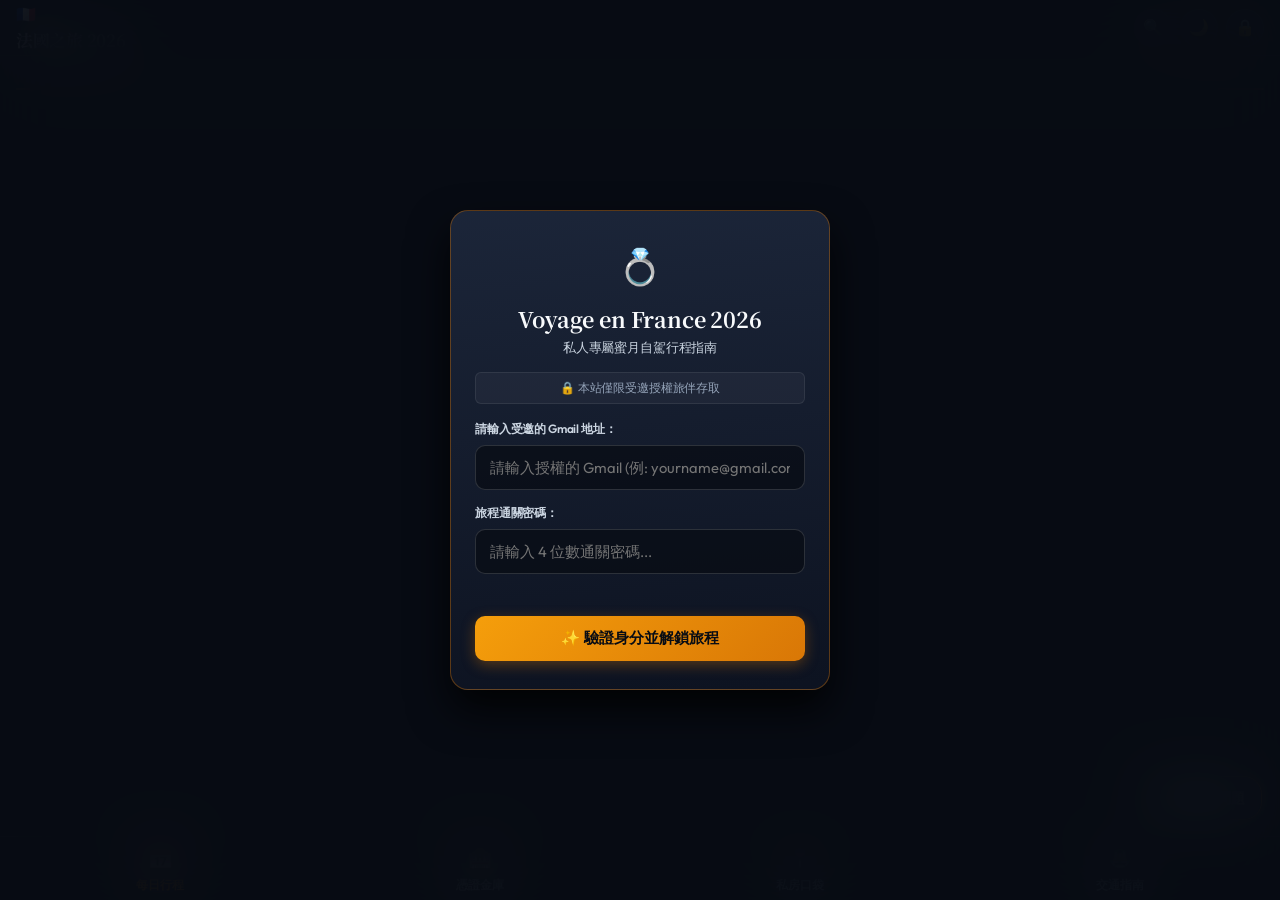
==== index.html @ baaad002 "deploy: 網站全站版本更新發布 (v20260913_full_release_v2)" ====
<!DOCTYPE html>
<html lang="zh-TW" data-theme="dark">

<head>
  <meta charset="UTF-8">
  <meta name="viewport" content="width=device-width, initial-scale=1.0, maximum-scale=1.0, user-scalable=no, viewport-fit=cover">
  <meta name="theme-color" content="#090d16">
  <meta name="apple-mobile-web-app-capable" content="yes">
  <meta name="apple-mobile-web-app-status-bar-style" content="black-translucent">
  <meta name="description" content="2026 法國深度自駕與巴黎蜜月旅行指南 — 重點導航、門票憑證、道閘密碼與私房口袋庫">
  <title>🇫🇷 法國之旅 2026</title>
  
  <!-- 字體引入 -->
  <link rel="preconnect" href="https://fonts.googleapis.com">
  <link rel="preconnect" href="https://fonts.gstatic.com" crossorigin>
  <link href="https://fonts.googleapis.com/css2?family=Noto+Serif+TC:wght@500;700&family=Outfit:wght@400;500;600;700;800&display=swap" rel="stylesheet">
  
  <!-- 核心樣式 -->
  <link rel="stylesheet" href="assets/styles/main.css?v=20260913_full_release_v2">
</head>

<body>

  <!-- ===== 1. 頂部簡約 App Bar ===== -->
  <header class="app-header">
    <div class="brand-wrapper">
      <span class="brand-flag">🇫🇷</span>
      <h1 class="brand-title">法國之旅 2026</h1>
    </div>
    <div class="header-actions">
      <span class="user-auth-badge" id="userAuthBadge" title="已授權旅伴">👤</span>
      <button class="btn-icon" id="btnToggleSearch" aria-label="搜尋行程與憑證">🔍</button>
      <button class="btn-icon" id="btnToggleTheme" aria-label="切換深淺模式">🌙</button>
      <button class="btn-icon" id="btnLogout" aria-label="鎖定網站" title="鎖定網站">🔒</button>
    </div>
  </header>

  <!-- ===== 專屬特定人士存取門禁 (Access Gate Overlay) ===== -->
  <div class="access-gate-overlay" id="accessGateOverlay">
    <div class="access-gate-card">
      <div class="gate-icon-halo">💍</div>
      <h2 class="gate-title">Voyage en France 2026</h2>
      <p class="gate-subtitle">私人專屬蜜月自駕行程指南</p>
      
      <div class="gate-alert">
        <span>🔒 本站僅限受邀授權旅伴存取</span>
      </div>

      <form id="accessGateForm" onsubmit="handleAccessSubmit(event)">
        <div class="gate-input-group">
          <label class="gate-label">請輸入受邀的 Gmail 地址：</label>
          <input type="email" id="gateEmailInput" class="gate-input" placeholder="請輸入授權的 Gmail (例: yourname@gmail.com)" required autocomplete="email">
        </div>

        <div class="gate-input-group">
          <label class="gate-label">旅程通關密碼：</label>
          <input type="password" id="gatePasscodeInput" class="gate-input" placeholder="請輸入 4 位數通關密碼..." required autocomplete="current-password">
        </div>

        <div id="gateErrorMsg" class="gate-error-msg"></div>

        <button type="submit" class="btn-action-primary" style="width: 100%; padding: 12px; font-size: 0.95rem; margin-top: 6px;">
          <span>✨ 驗證身分並解鎖旅程</span>
        </button>
      </form>
    </div>
  </div>

  <!-- ===== 2. 即時搜尋抽屜 ===== -->
  <div class="search-drawer" id="searchDrawer">
    <div class="search-input-wrapper">
      <span class="search-icon-inside">🔍</span>
      <input type="text" id="searchInput" class="search-input" placeholder="搜尋密碼、景點、餐廳、飯店或代碼 (如: 645504, 羊肉)...">
    </div>
  </div>

  <!-- ===== 3. 橫向單手滑動日期軸 (點選日期區域) ===== -->
  <section class="date-picker-section" id="datePickerSection">
    <div class="date-carousel" id="dateCarousel">
      <!-- 由 JS 自動產生 9/15 - 10/7 每一天的點擊膠囊 -->
    </div>
  </section>

  <!-- ===== 4. 今日即時重點膠囊 (動態更新) ===== -->
  <section class="hero-keynote-container" id="heroKeynoteSection">
    <div class="keynote-card" id="keynoteCard">
      <!-- 由 JS 動態注入今日重點卡片 -->
    </div>
  </section>

  <!-- ===== 5. 核心分頁內容容器 ===== -->
  <main class="tab-content-area">

    <!-- ── 分頁 1：每日行程時間軸 (Timeline) ── -->
    <section class="tab-view active" id="view-timeline">
      <div id="timelineContainer">
        <!-- 由 JS 渲染當日或搜尋結果之卡片時間軸 -->
      </div>
    </section>

    <!-- ── 分頁 2：住宿與憑證金庫 (Vault) ── -->
    <section class="tab-view" id="view-vault">
      <h2 class="vault-section-title">🏨 全程 8 大住宿預訂清單</h2>
      <div class="vault-card-grid" id="hotelVaultGrid">
        <!-- 由 JS 渲染飯店預約卡片 -->
      </div>

      <h2 class="vault-section-title" style="margin-top: 32px;">🎟️ 門票・車票與通關憑證</h2>
      <div class="vault-card-grid" id="ticketVaultGrid">
        <!-- 由 JS 渲染 莫內門票、凡爾賽宮、羅浮宮、歌劇院、修道院門票、高鐵票等 -->
      </div>
    </section>

    <!-- ── 分頁 3：私房店家口袋庫 (Pocket Places) ── -->
    <section class="tab-view" id="view-pocket">
      <div class="pocket-filters" id="pocketFilters">
        <button class="filter-chip active" data-category="all">全部私房</button>
        <button class="filter-chip" data-category="mall">🏬 百貨購物</button>
        <button class="filter-chip" data-category="kitchen">🍳 廚具烘焙</button>
        <button class="filter-chip" data-category="coffee">☕ 咖啡甜點</button>
        <button class="filter-chip" data-category="food">🥩 必吃法餐</button>
        <button class="filter-chip" data-category="seafood">🦪 海鮮生蠔</button>
        <button class="filter-chip" data-category="market">🛍️ 伴手市集</button>
        <button class="filter-chip" data-category="photo">📸 拍照秘境</button>
      </div>

      <div class="pocket-card-grid" id="pocketCardGrid">
        <!-- 由 JS 渲染私房名單卡片 -->
      </div>
    </section>

    <!-- ── 分頁 4：交通與自駕指南 (Transit & Driving) ── -->
    <section class="tab-view" id="view-driving">
      <div class="sos-quick-banner">
        <div>
          <div class="sos-title">🚨 緊急求助專線 (France SOS)</div>
          <div class="sos-subtitle">歐洲通用報警 112 ｜ 法國警察 17 ｜ 救護車 15</div>
        </div>
        <a href="tel:112" class="btn-sos-call">撥打 112</a>
      </div>

      <!-- 控制列：全部展開 / 全部收合 -->
      <div class="accordion-controls">
        <button type="button" class="btn-accordion-toggle" onclick="toggleAllAccordions(true)">展開全部</button>
        <button type="button" class="btn-accordion-toggle" onclick="toggleAllAccordions(false)">收合全部</button>
      </div>

      <div class="transit-accordion-group">
        <!-- 摺疊 0：💳 巴黎四大常見交通票卡詳細費用、限制與精算全攻略 (2025-2026 最新單一票價版) -->
        <details class="transit-accordion" id="acc-pass-comparison" open>
          <summary class="transit-accordion-summary">
            <div class="transit-summary-left">
              <span class="transit-summary-icon">💳</span>
              <div class="transit-summary-text">
                <span class="transit-summary-title">巴黎四大交通票卡費用與精算全攻略 <span class="transit-summary-badge" style="background: rgba(201,160,99,0.2); color: var(--accent-ochre); border-color: var(--border-ochre);">2025-2026 新制</span></span>
                <span class="transit-summary-subtitle">Navigo Easy ｜ 週卡 ｜ 一日票 ｜ 觀光卡 ｜ 避坑選購策略</span>
              </div>
            </div>
            <svg class="transit-accordion-chevron" viewBox="0 0 24 24" fill="none" stroke="currentColor" stroke-width="2.5" stroke-linecap="round" stroke-linejoin="round"><polyline points="6 9 12 15 18 9"></polyline></svg>
          </summary>
          <div class="transit-accordion-content">
            <!-- 2025-2026 大巴黎單一票價大改革摘要 -->
            <div class="transit-reform-banner">
              <div class="transit-reform-title">
                <span>🚀 2025-2026 大巴黎單一票價大改革 (Tarification Unique) 核心要點</span>
              </div>
              <div style="font-size:0.82rem;color:var(--text-secondary);line-height:1.5;">
                大巴黎交通總局（Île-de-France Mobilités）全面簡化複雜的環狀圈數計費，改採單一均一票價：
              </div>
              <div class="transit-reform-badges">
                <div class="transit-reform-pill">🚇 <strong>€2.50</strong> 地鐵 ＆ 全區 RER/火車單程（不進出機場全區均一價）</div>
                <div class="transit-reform-pill">🚌 <strong>€2.00</strong> 市區公車 ＆ 路面電車 (Tramway) 單程</div>
                <div class="transit-reform-pill">✈️ <strong>€13.00</strong> 機場專用票（戴高樂 CDG / 奧利 Orly 14號線單程）</div>
              </div>
            </div>

            <!-- 四大票卡快速比價總表 (橫向滾動) -->
            <div class="transit-table-scroll">
              <table class="transit-compare-table">
                <thead>
                  <tr>
                    <th>票卡種類</th>
                    <th>卡片工本費</th>
                    <th>方案票價</th>
                    <th>涵蓋範圍與專屬線路</th>
                    <th>限制與規則</th>
                    <th>試算與最推薦族群</th>
                  </tr>
                </thead>
                <tbody>
                  <tr>
                    <td><strong>1. Navigo Easy</strong><br><span style="font-size:0.72rem;color:var(--text-muted);">儲值感應卡</span></td>
                    <td>€2.00<br><span style="font-size:0.72rem;color:#34d399;">非記名可轉借</span></td>
                    <td>按次扣款：<br>• 地鐵/RER €2.50<br>• 公車/電車 €2.00<br>• 機場票 €13.00</td>
                    <td>大巴黎地鐵、市區公車、輕軌、境內 RER 與火車。</td>
                    <td><strong>同行需一人一卡</strong>，無法單卡連續感應讓兩人同時進站。</td>
                    <td>單日搭乘 <strong>1～4 次</strong>最省。<br>若搭 5 次 ($2.5 \times 5 = €12.5$) 已超過一日票。</td>
                  </tr>
                  <tr class="highlight">
                    <td><strong>2. Navigo 週卡</strong><br><span style="font-size:0.72rem;color:var(--accent-ochre);">Semaine (通票)</span></td>
                    <td>€5.00<br><span style="font-size:0.72rem;color:#38bdf8;">手機開卡免工本費</span></td>
                    <td><strong>€32.40</strong> / 週<br><span style="font-size:0.72rem;color:var(--text-muted);">(月卡 €91.00)</span></td>
                    <td><strong>Zone 1～5 全區無限搭</strong>：含戴高樂機場 RER B、奧利機場 14 號線、凡爾賽宮、迪士尼、楓丹白露。</td>
                    <td>固定<strong>週一 00:00 至週日 23:59</strong>。實體卡<strong>必須簽名並貼 1 吋大頭照</strong>，未貼視同無效罰 €35～€50！</td>
                    <td>⭐ <strong>蜜月最強首選！</strong><br>停留 2 天以上且有機場來回需求者光速回本（機場來回 €26 + 地鐵 €7.5 = €33.5 > 週卡）。</td>
                  </tr>
                  <tr>
                    <td><strong>3. Navigo Jour</strong><br><span style="font-size:0.72rem;color:var(--text-muted);">一日吃到飽通票</span></td>
                    <td>需存入 Easy 卡或手機錢包</td>
                    <td>約 <strong>€12.00</strong> / 天</td>
                    <td>當日巴黎 1～5 圈大眾運輸無限次搭乘。</td>
                    <td>⚠️ <strong>完全不包含機場線！</strong>不能搭去戴高樂機場或奧利機場。</td>
                    <td>單日市區搭乘 <strong>5 次以上</strong>且當天無機場行程者。外縣市搭高鐵進巴黎一日遊適合。</td>
                  </tr>
                  <tr>
                    <td><strong>4. Paris Visite</strong><br><span style="font-size:0.72rem;color:var(--text-muted);">觀光遊客全包卡</span></td>
                    <td>無（內含紙卡/晶片）</td>
                    <td>1天 €29.90<br>2天 €44.45<br>3天 €62.30<br>5天 €76.25</td>
                    <td>Zone 1～5 全區大眾交通，<strong>唯一包含私營 Orlyval 專線</strong>與機場直達。</td>
                    <td>可自由指定啟用連續天數。特約收費景點憑票根享 10%～20% 折扣。</td>
                    <td>純交通性價比偏低。僅適合「只快閃 1 天且往返機場」或能在 3 天內瘋狂刷特約景點門票打折者。</td>
                  </tr>
                </tbody>
              </table>
            </div>

            <!-- 四大票卡實戰小卡 (Bento Grid) -->
            <div class="pass-cards-grid">
              <!-- Card 1 -->
              <div class="pass-detail-card">
                <div class="pass-detail-header">
                  <span class="pass-detail-title">💳 1. Navigo Easy 儲值卡</span>
                  <span class="pass-detail-price">空卡 €2.00</span>
                </div>
                <div class="pass-meta-list">
                  <div>• <strong>扣款費率</strong>：地鐵/境內RER 單程 €2.50 ｜ 公車/輕軌 單程 €2.00 ｜ 機場專用票 €13.00</div>
                  <div>• <strong>轉讓與人數</strong>：不記名卡片，可借他人使用；但同行者<strong>必須一人持一卡</strong>，不能用同一張卡連續感應進站兩次。</div>
                  <div>• <strong>適用族群</strong>：單日搭乘次數少於 5 次，或自駕週/返台週只需搭 1~2 趟地鐵者。</div>
                </div>
                <div class="pass-calc-box">
                  📊 <strong>精算試算</strong>：搭 1～4 次地鐵花費 €2.5～€10；搭 5 次即達 €12.50，直接超過一日票 (€12)。
                </div>
              </div>

              <!-- Card 2 -->
              <div class="pass-detail-card featured">
                <div class="pass-detail-header">
                  <span class="pass-detail-title">👑 2. Navigo Découverte 週卡</span>
                  <span class="pass-detail-price">週卡 €32.40</span>
                </div>
                <div class="pass-meta-list">
                  <div>• <strong>涵蓋範圍</strong>：巴黎 1～5 圈全包（含 CDG 機場 RER B、奧利機場 14 號線、凡爾賽宮、迪士尼、楓丹白露）。</div>
                  <div>• <strong>嚴格自然週週期</strong>：固定為<strong>每週一 00:00 至週日 23:59</strong>（非自購買日起算 7 天！週五 00:00 起系統自動開賣下週）。</div>
                  <div>• <strong>防罰款地雷</strong>：實體卡套<strong>務必親筆簽名並貼上 1 吋大頭照</strong>，未貼照片會被查票員當場開罰 €35～€50！</div>
                </div>
                <div class="pass-calc-box">
                  💡 <strong>避坑祕技</strong>：強烈建議直接用 <strong>iPhone「錢包」App 點選「+」加入交通卡</strong>（或 Android 官方 App），<strong>免 €5 工本費、免排隊、免貼大頭照</strong>！
                </div>
              </div>

              <!-- Card 3 -->
              <div class="pass-detail-card">
                <div class="pass-detail-header">
                  <span class="pass-detail-title">🎫 3. Navigo Jour 一日票</span>
                  <span class="pass-detail-price">€12.00 / 天</span>
                </div>
                <div class="pass-meta-list">
                  <div>• <strong>適用形式</strong>：需儲值於 Navigo Easy 實體卡或手機虛擬交通卡中。</div>
                  <div>• <strong>適用範圍</strong>：當日巴黎 1～5 圈大眾運輸無限次搭乘。</div>
                  <div>• ⚠️ <strong>重大限制</strong>：<strong>不支援機場線扣款！</strong>往返戴高樂或奧利機場無法使用此一日票。</div>
                </div>
                <div class="pass-calc-box">
                  ⚠️ <strong>機場致命陷阱</strong>：機場來回票 ($13 \times 2 = €26$) 加上一日票 (€12) 總額高達 €38，比買整週吃到飽的週卡 (€32.40) 還貴！往返機場千萬別買一日票。
                </div>
              </div>

              <!-- Card 4 -->
              <div class="pass-detail-card">
                <div class="pass-detail-header">
                  <span class="pass-detail-title">🏛️ 4. Paris Visite 觀光卡</span>
                  <span class="pass-detail-price">€29.90～€76.25</span>
                </div>
                <div class="pass-meta-list">
                  <div>• <strong>版本與天數</strong>：1-5 圈全區版本分為 1天 (€29.90)、2天 (€44.45)、3天 (€62.30)、5天 (€76.25)。</div>
                  <div>• <strong>專屬優勢</strong>：唯一包含私人營運的 Orlyval 機場專線接駁車，並享有凱旋門、先賢祠等特約景點門票 10%～20% 折扣。</div>
                  <div>• <strong>評語</strong>：純粹以交通成本而言性價比極低，大部分行程直接選 Navigo 週卡划算非常多。</div>
                </div>
                <div class="pass-calc-box">
                  🎯 <strong>唯一適用情況</strong>：只在巴黎快閃 1 天且當天需往返機場，或能在短時間內密集參觀特約折扣景點者。
                </div>
              </div>
            </div>

            <!-- 核心比價邏輯與選卡策略決策樹 -->
            <div class="strategy-decision-box">
              <div class="strategy-decision-title">
                <span>🎯 2026 法國行・秘書精算選卡決策指南</span>
              </div>
              <div>
                <strong>① 單日市區短程</strong>：單日搭乘 1～4 次 ➔ 手機悠遊卡單次扣款 (€2.5/次)；搭乘 5 次（含）以上 ➔ 買一日票 (€12)。<br>
                <strong>② 進出機場 ＋ 停留 2 天以上</strong>：唯一正解直接選擇 <strong>Navigo 週卡 (€32.40)</strong>！機場單程票現已漲至 €13（來回 €26），加上市區地鐵隨便搭 3 趟 (€7.5) 就達 €33.5，買週卡直接倒賺省下費用，且整週 1-5 圈完全吃到飽！<br>
                <strong>③ 手機用戶最優先</strong>：夫妻各自用 iPhone「錢包」App 點選「+」加入 Navigo 交通卡，免去排隊與攜帶大頭照的繁瑣程序，進出站免解鎖「嗶」一下就過！
              </div>
            </div>
          </div>
        </details>

        <!-- 摺疊 1：📱 手機虛擬卡（Apple Wallet / Google 錢包）設定指南 -->
        <details class="transit-accordion" id="acc-phone-setup">
          <summary class="transit-accordion-summary">
            <div class="transit-summary-left">
              <span class="transit-summary-icon">📱</span>
              <div class="transit-summary-text">
                <span class="transit-summary-title">手機虛擬卡設定流程 <span class="transit-summary-badge">最推薦</span></span>
                <span class="transit-summary-subtitle">iPhone 錢包免裝 App ｜ Android 官方設定 ｜ 免 €5 製卡費</span>
              </div>
            </div>
            <svg class="transit-accordion-chevron" viewBox="0 0 24 24" fill="none" stroke="currentColor" stroke-width="2.5" stroke-linecap="round" stroke-linejoin="round"><polyline points="6 9 12 15 18 9"></polyline></svg>
          </summary>
          <div class="transit-accordion-content">
            <div class="setup-guide-grid">
              <!-- iPhone -->
              <div class="setup-card apple">
                <div class="setup-card-header">
                  <span>🍎 iPhone（使用內建「錢包」App）</span>
                  <span class="transit-summary-badge" style="background: rgba(56,189,248,0.15); color: #38bdf8; border-color: rgba(56,189,248,0.3);">免額外 App</span>
                </div>
                <ul class="setup-steps-list">
                  <li class="setup-step-item"><span class="setup-step-num">1</span><span>打開<strong>「錢包 (Apple Wallet)」</strong>App，點右上角「<strong>+</strong>」符號</span></li>
                  <li class="setup-step-item"><span class="setup-step-num">2</span><span>點選「<strong>大眾運輸卡</strong>」➔ 搜尋欄輸入並選取「<strong>Navigo</strong>」</span></li>
                  <li class="setup-step-item"><span class="setup-step-num">3</span><span>票券類型選擇「<strong>Navigo Semaine (週卡)</strong>」➔ 範圍選「<strong>Zones 1-5 全區</strong>」</span></li>
                  <li class="setup-step-item"><span class="setup-step-num">4</span><span>Apple Pay 台灣信用卡直接結帳扣款（約 €31.35）</span></li>
                  <li class="setup-step-item"><span class="setup-step-num">5</span><span><strong>關鍵！務必開啟「快速交通卡」</strong>：搭車進出閘門免解鎖、免喚醒螢幕、免 Face ID，手機頂部靠近閘門「嗶」聲即可通過（低電量仍可感應）！</span></li>
                </ul>
              </div>
              <!-- Android -->
              <div class="setup-card android">
                <div class="setup-card-header">
                  <span>🤖 Android（搭配官方 App）</span>
                  <span class="transit-summary-badge" style="background: rgba(52,211,153,0.15); color: #34d399; border-color: rgba(52,211,153,0.3);">需官方 App</span>
                </div>
                <ul class="setup-steps-list">
                  <li class="setup-step-item"><span class="setup-step-num">1</span><span>Google Play 下載安裝官方<strong>《Île-de-France Mobilités》</strong></span></li>
                  <li class="setup-step-item"><span class="setup-step-num">2</span><span>手機「設定 ➔ 連線」開啟 <strong>NFC</strong>，預設感應設為 Google 錢包</span></li>
                  <li class="setup-step-item"><span class="setup-step-num">3</span><span>開啟 App 點底部「<strong>Purchase (購票)</strong>」➔「<strong>On my phone (本機儲存)</strong>」</span></li>
                  <li class="setup-step-item"><span class="setup-step-num">4</span><span>選擇「<strong>Navigo Semaine (Zones 1-5)</strong>」線上刷卡結帳</span></li>
                  <li class="setup-step-item"><span class="setup-step-num">5</span><span>進出閘門以手機背面 NFC 感應區貼近感應處即可通過</span></li>
                </ul>
              </div>
            </div>

            <div class="navigo-timing-box">
              ⚠️ <strong>秘書三大關鍵提醒：</strong><br>
              ① <strong>購買時效限制</strong>：第 1 週週卡（9/14–9/20）<strong>最晚在 9/17（四）23:59 截止購買</strong>！建議在台灣出發前（9/11～9/15）就先在手機上買好，9/16 抵達 CDG 機場免排隊直刷手機搭乘 RER B。<br>
              ② <strong>一人一機專用</strong>：法國地鐵同一站禁止兩人連續刷同一隻手機，會判定重複進站而鎖卡，夫妻兩人請用各自的手機設定。<br>
              ③ <strong>隨身攜帶行動電源</strong>：便衣查票員要求出示手機檢驗時需點亮螢幕，手機務必保持有電以防開罰爭議。
            </div>
          </div>
        </details>

        <!-- 摺疊 2：🚨 為何有人買了週卡還被罰 €35～€50？（5 大地雷與防罰須知） -->
        <details class="transit-accordion" id="acc-penalty-warning">
          <summary class="transit-accordion-summary">
            <div class="transit-summary-left">
              <span class="transit-summary-icon">🚨</span>
              <div class="transit-summary-text">
                <span class="transit-summary-title">為何有週卡還被罰 €35～€50？ <span class="transit-summary-badge" style="background: rgba(239,68,68,0.15); color: #f87171; border-color: rgba(239,68,68,0.3);">5 大地雷</span></span>
                <span class="transit-summary-subtitle">法國查票員嚴查違規陷阱與防罰必看守則</span>
              </div>
            </div>
            <svg class="transit-accordion-chevron" viewBox="0 0 24 24" fill="none" stroke="currentColor" stroke-width="2.5" stroke-linecap="round" stroke-linejoin="round"><polyline points="6 9 12 15 18 9"></polyline></svg>
          </summary>
          <div class="transit-accordion-content">
            <div class="penalty-grid">
              <div class="penalty-item">
                <div class="penalty-header">
                  <span>1. 實體卡「未貼 1 吋照片」或「未簽名」</span>
                  <span class="transit-summary-badge" style="background: rgba(239,68,68,0.2); color:#fca5a5;">觀光客被罰第 1 名</span>
                </div>
                <div class="penalty-desc">
                  很多觀光客買實體卡直接塞皮夾刷進站，但規定必須貼上本人 1 吋照片並簽上護照英文姓名。只要沒有照片或簽名，查票員一律視同「無效票券/冒用他人卡片」，當場開罰 €35～€50。
                </div>
                <div class="penalty-solution">💡 秘書解方：使用手機虛擬卡（免照片、免簽名）完全免疫此罰則；若持實體卡拿到第一分鐘立刻貼妥照片並簽名。</div>
              </div>

              <div class="penalty-item">
                <div class="penalty-header">
                  <span>2. 進站或搭公車/電車「未確實感應刷卡」</span>
                  <span class="transit-summary-badge" style="background: rgba(239,68,68,0.2); color:#fca5a5;">無感應紀錄</span>
                </div>
                <div class="penalty-desc">
                  跟在他人身後直接走過閘門，或轉乘路面電車 (Tramway)、搭乘公車時以為週卡無限搭就沒去刷卡。查票機若顯示「無本次進站感應紀錄 (Non-Validation)」，就算票期有效仍依法開罰 €35。
                </div>
                <div class="penalty-solution">💡 秘書解方：每次進站、轉乘公車或路面電車，務必確實靠卡發出「嗶」一聲再通行。</div>
              </div>

              <div class="penalty-item">
                <div class="penalty-header">
                  <span>3. 週卡「自然週」效期搞錯（非自買起算 7 天）</span>
                  <span class="transit-summary-badge" style="background: rgba(239,68,68,0.2); color:#fca5a5;">效期誤判</span>
                </div>
                <div class="penalty-desc">
                  週卡固定為「週一 00:00 至週日 23:59」。若在週四買只能用到週日；週五 00:00 後買的是「下週」週卡，若在當週搭乘會因票卡尚未生效而被直接罰款。
                </div>
                <div class="penalty-solution">💡 秘書解方：認明啟用週別，嚴格依照每週一至週日區間使用。</div>
              </div>

              <div class="penalty-item">
                <div class="penalty-header">
                  <span>4. 晶片卡與卡套分離，或借他人使用</span>
                  <span class="transit-summary-badge" style="background: rgba(239,68,68,0.2); color:#fca5a5;">記名專用</span>
                </div>
                <div class="penalty-desc">
                  Navigo 為記名專用，夫妻或旅伴不能交換使用；也不能為了攜帶方便只抽晶片卡、把照片卡套留在飯店。查票時無法同時出示晶片與卡套會直接開罰並沒收晶片。
                </div>
                <div class="penalty-solution">💡 秘書解方：一人一卡專人專用，實體卡晶片與卡套切勿分離。</div>
              </div>

              <div class="penalty-item">
                <div class="penalty-header">
                  <span>5. 手機虛擬卡手機沒電無法出示</span>
                  <span class="transit-summary-badge" style="background: rgba(239,68,68,0.2); color:#fca5a5;">電量耗盡</span>
                </div>
                <div class="penalty-desc">
                  查票員要求出示購票憑證時，若手機完全沒電關機無法點亮出示，依規定直接視同無票乘車開罰。
                </div>
                <div class="penalty-solution">💡 秘書解方：外出隨身攜帶行動電源，確保手機有充足電量供查驗。</div>
              </div>
            </div>
          </div>
        </details>

        <!-- 摺疊 3：🚇 Navigo 週卡 4 週購買建議總表（該買 vs 不買） -->
        <details class="transit-accordion" id="acc-weekly-strategy">
          <summary class="transit-accordion-summary">
            <div class="transit-summary-left">
              <span class="transit-summary-icon">🚇</span>
              <div class="transit-summary-text">
                <span class="transit-summary-title">Navigo 週卡 4 週購買建議總表</span>
                <span class="transit-summary-subtitle">Zone 1-5 全區 €32.40 ｜ 該買 vs 不該買 完整分析</span>
              </div>
            </div>
            <svg class="transit-accordion-chevron" viewBox="0 0 24 24" fill="none" stroke="currentColor" stroke-width="2.5" stroke-linecap="round" stroke-linejoin="round"><polyline points="6 9 12 15 18 9"></polyline></svg>
          </summary>
          <div class="transit-accordion-content">
            <div class="navigo-intro-banner">
              <div class="navigo-intro-title">💡 Navigo 週卡 (Semaine) 核心規則須知</div>
              <div class="navigo-intro-desc">
                • <strong>有效期間</strong>：固定為<strong>每週一 00:00 至週日 23:59</strong>（非自購買日起算 7 天）。<br>
                • <strong>購買截止</strong>：當週週卡最晚必須在<strong>週四 23:59 前</strong>購買完畢；週五 00:00 起系統自動切換為販售「下週」週卡。<br>
                • <strong>範圍與票價</strong>：Zone 1-5 全區每張 <strong>€32.40</strong>，無限次搭乘 RER、地鐵、公車、路面電車與 Transilien 郊區火車（含戴高樂機場 RER B 與楓丹白露）。
              </div>
            </div>

            <div class="navigo-summary-container">
              <!-- 第 1 張週卡 -->
              <div class="navigo-week-card recommend-yes">
                <div class="navigo-card-header">
                  <div class="navigo-card-title-group">
                    <span class="navigo-week-title">第 1 張週卡・初抵巴黎與外景婚紗</span>
                    <span class="navigo-week-dates">9/14 (一) ～ 9/20 (日)</span>
                  </div>
                  <span class="navigo-status-badge badge-buy">【必買】現省超值</span>
                </div>
                <div class="navigo-section-block">
                  <span class="navigo-section-label">🎯 涵蓋行程</span>
                  <div class="navigo-itinerary-desc">
                    • 9/16 抵達戴高樂機場（CDG）搭 RER B 直達市區<br>
                    • 9/17 試婚紗與市區往返<br>
                    • 9/18 楓丹白露宮（第 5 圈）Transilien R 線一日遊<br>
                    • 9/19 市區漫遊（巴黎市政廳、星夜銀行）<br>
                    • 9/20 蜜月婚紗拍攝日
                  </div>
                </div>
                <div class="navigo-benefit-box">
                  <strong>📈 效益分析（光速回本）：</strong><br>
                  ① 9/16 機場 RER B 到市區（單程 €13.00）。<br>
                  ② 9/18 楓丹白露宮 Transilien R 線（第 5 圈，單程約 €5.00，來回 €10.00）。<br>
                  ③ 9/16–9/20 市區頻繁搭乘地鐵與路面電車。<br>
                  👉 單獨購票總額超過 €50，買週卡 (€32.40) 現省超過 €20！
                </div>
                <div class="navigo-timing-box">
                  ⏰ <strong>最佳購買/儲值時間：</strong>9/11 (五) ～ 9/15 (二) 出發前（⚠️ 最晚需在 9/17 週四 23:59 前購買完成）
                </div>
              </div>

              <!-- 第 2 張週卡 -->
              <div class="navigo-week-card recommend-yes">
                <div class="navigo-card-header">
                  <div class="navigo-card-title-group">
                    <span class="navigo-week-title">第 2 張週卡・博物館通行證密集週</span>
                    <span class="navigo-week-dates">9/21 (一) ～ 9/27 (日)</span>
                  </div>
                  <span class="navigo-status-badge badge-suggest">【強烈建議買】省力省心</span>
                </div>
                <div class="navigo-section-block">
                  <span class="navigo-section-label">🎯 涵蓋行程</span>
                  <div class="navigo-itinerary-desc">
                    • 9/21–9/24 四天博物館通票密集參觀（聖禮拜堂、橘園、奧塞、羅浮宮、蒙馬特等）<br>
                    • 9/24 歌劇院夜間導覽<br>
                    • 9/25 清晨趕蒙帕納斯車站 (Gare Montparnasse) 搭 TGV<br>
                    • (9/25–9/27 已在諾曼第開車自駕)
                  </div>
                </div>
                <div class="navigo-benefit-box">
                  <strong>📈 效益分析（免排隊省心省力）：</strong><br>
                  雖然 9/25 早上就要離開巴黎前往雷恩取車自駕，但 9/21–9/24 整整 4 天半是高強度的巴黎市區交通，每天搭乘 4~6 趟地鐵。直接刷週卡不需每次在機台排隊買票，9/25 趕清晨 06:48 高鐵也能無縫進出閘門！
                </div>
                <div class="navigo-timing-box">
                  ⏰ <strong>最佳購買/儲值時間：</strong>9/18 (五) 00:00 後 ～ 9/20 (日)（週五系統開放預購下週週卡）
                </div>
              </div>

              <!-- 第 3 週 -->
              <div class="navigo-week-card recommend-warn">
                <div class="navigo-card-header">
                  <div class="navigo-card-title-group">
                    <span class="navigo-week-title">第 3 週・自駕還車與迪士尼雙樂園</span>
                    <span class="navigo-week-dates">9/28 (一) ～ 10/4 (日)</span>
                  </div>
                  <span class="navigo-status-badge badge-skip">【切勿買週卡】單程計次更省</span>
                </div>
                <div class="navigo-section-block">
                  <span class="navigo-section-label">🎯 涵蓋行程</span>
                  <div class="navigo-itinerary-desc">
                    • 9/28–9/30 盧昂/吉維尼/凡爾賽自駕<br>
                    • 9/30 凡爾賽 ➔ 迪士尼 Chessy 還車<br>
                    • 10/1–10/2 迪士尼雙樂園（住 Residhome）<br>
                    • 10/3–10/4 迪士尼搭 RER A 回巴黎市區＋商圈購物
                  </div>
                </div>
                <div class="navigo-benefit-box">
                  <strong>📈 效益分析（買週卡會虧錢）：</strong><br>
                  • 9/28–9/30 全程自駕，完全用不到巴黎地鐵。<br>
                  • 10/1–10/2 住在 Residhome，前往迪士尼搭 RER A 僅 1 站（單程 €2.50）。<br>
                  • 10/3 迪士尼搭 RER A 回市區＋10/4 逛街，以 Navigo Easy 儲值單獨扣款更划算。
                </div>
                <div class="navigo-timing-box">
                  ⏰ <strong>建議方案：</strong>9/30 抵達迪士尼後，在車站機台或手機購買單程票/儲值扣款即可。
                </div>
              </div>

              <!-- 第 4 週 -->
              <div class="navigo-week-card">
                <div class="navigo-card-header">
                  <div class="navigo-card-title-group">
                    <span class="navigo-week-title">第 4 週・退房前往機場與返台</span>
                    <span class="navigo-week-dates">10/5 (一) ～ 10/7 (三)</span>
                  </div>
                  <span class="navigo-status-badge badge-skip">【切勿買週卡】單買機場票</span>
                </div>
                <div class="navigo-section-block">
                  <span class="navigo-section-label">🎯 涵蓋行程</span>
                  <div class="navigo-itinerary-desc">
                    • 10/5 巴黎市區退房，直奔戴高樂機場飯店（Radisson Blu）<br>
                    • 10/6 戴高樂機場搭機返台（長榮 BR88 11:20）<br>
                    • 10/7 抵達台灣
                  </div>
                </div>
                <div class="navigo-benefit-box">
                  <strong>📈 效益分析：</strong><br>
                  這週在巴黎僅需搭乘一趟 10/5 從市區至戴高樂機場的 RER B 單程車票 (€13.00)，買週卡 (€32.40) 會倒虧近 €19.40。
                </div>
                <div class="navigo-timing-box">
                  ⏰ <strong>建議方案：</strong>10/5 當天在市區車站機台購買 1 張往 CDG 機場的 RER B 單程票即可。
                </div>
              </div>
            </div>
          </div>
        </details>

        <!-- 摺疊 4：🚗 諾曼第 6 天自駕車輛憑證 -->
        <details class="transit-accordion" id="acc-rental-voucher">
          <summary class="transit-accordion-summary">
            <div class="transit-summary-left">
              <span class="transit-summary-icon">🚗</span>
              <div class="transit-summary-text">
                <span class="transit-summary-title">諾曼第 6 天自駕車輛憑證</span>
                <span class="transit-summary-subtitle">Sixt 雷恩取車 ➔ 迪士尼 Chessy 還車 ｜ 停車密碼 6060</span>
              </div>
            </div>
            <svg class="transit-accordion-chevron" viewBox="0 0 24 24" fill="none" stroke="currentColor" stroke-width="2.5" stroke-linecap="round" stroke-linejoin="round"><polyline points="6 9 12 15 18 9"></polyline></svg>
          </summary>
          <div class="transit-accordion-content">
            <div class="vault-ticket-card highlight" style="margin-bottom: 0;">
              <div class="vault-card-header">
                <div class="vault-hotel-name">🚗 Sixt 雷恩取車 ➔ 迪士尼 Chessy 還車</div>
                <span class="vault-date-badge">已付 €624.46</span>
              </div>
              <div class="vault-info-row">
                <span>租車訂單代碼：</span>
                <strong>9738701348 (Peugeot 3008 休旅)</strong>
              </div>
              <div class="vault-code-box">
                <span class="code-title">雷恩 Effia 停車場 0 樓電梯密碼</span>
                <span class="code-text">6060</span>
                <button class="btn-copy-mini" onclick="copyToClipboard('6060', '雷恩停車場密碼')">複製</button>
              </div>
              <div class="vault-info-row">
                <span>取車地點：</span>
                <span>雷恩站北出口 Relay 左側手扶梯至 Sixt 櫃檯</span>
              </div>
              <div class="vault-info-row">
                <span>還車地點：</span>
                <span>9/30 18:00 前至 Marne-la-Vallée Chessy 還車</span>
              </div>
            </div>
          </div>
        </details>

        <!-- 摺疊 5：⚠️ 法國自駕核心防踩雷與注意事項 -->
        <details class="transit-accordion" id="acc-driving-rules">
          <summary class="transit-accordion-summary">
            <div class="transit-summary-left">
              <span class="transit-summary-icon">⚠️</span>
              <div class="transit-summary-text">
                <span class="transit-summary-title">法國自駕核心注意事項</span>
                <span class="transit-summary-subtitle">圓環路權 ｜ 加油油品 ｜ 收費站 PIN 碼 ｜ 防砸窗守則</span>
              </div>
            </div>
            <svg class="transit-accordion-chevron" viewBox="0 0 24 24" fill="none" stroke="currentColor" stroke-width="2.5" stroke-linecap="round" stroke-linejoin="round"><polyline points="6 9 12 15 18 9"></polyline></svg>
          </summary>
          <div class="transit-accordion-content">
            <div class="rules-grid">
              <div class="rule-box">
                <div class="rule-box-title">🔄 圓環絕對優先權</div>
                <div class="rule-box-desc">進圓環前必須減速禮讓「左方已在圓環內的車輛」。未禮讓會吃高額罰單。</div>
              </div>
              <div class="rule-box">
                <div class="rule-box-title">💳 信用卡 4 位數 PIN 碼</div>
                <div class="rule-box-desc">高速公路收費站與無人加油機必須輸入預借現金 4 位數 PIN 碼才能感應扣款。</div>
              </div>
              <div class="rule-box">
                <div class="rule-box-title">⛽ 正確加油油品</div>
                <div class="rule-box-desc">柴油車認明黃色「Gazole / B7/B10」；汽油車認明綠色「SP95-E10 / SP98」。切勿加錯！</div>
              </div>
              <div class="rule-box">
                <div class="rule-box-title">🔒 防砸窗黃金守則</div>
                <div class="rule-box-desc">行李放後車廂務必拉好遮物簾，車內座位與中控台不可留任何零錢、包包或外套。</div>
              </div>
            </div>
          </div>
        </details>
      </div>
    </section>

  </main>

  <!-- ===== 6. 底部原生 App 導覽列 ===== -->
  <nav class="bottom-nav">
    <a class="nav-tab-item active" data-tab="timeline">
      <span class="nav-tab-icon">📅</span>
      <span>每日行程</span>
    </a>
    <a class="nav-tab-item" data-tab="vault">
      <span class="nav-tab-icon">🏨</span>
      <span>憑證金庫</span>
    </a>
    <a class="nav-tab-item" data-tab="pocket">
      <span class="nav-tab-icon">📍</span>
      <span>私房口袋</span>
    </a>
    <a class="nav-tab-item" data-tab="driving">
      <span class="nav-tab-icon">🚇</span>
      <span>交通指南</span>
    </a>
  </nav>

  <!-- ===== 回到最上面 (Back to Top) 浮動按鈕 ===== -->
  <button class="btn-back-to-top" id="btnBackToTop" aria-label="回到最上面" title="回到最上面">
    <svg width="22" height="22" viewBox="0 0 24 24" fill="none" stroke="currentColor" stroke-width="2.5" stroke-linecap="round" stroke-linejoin="round">
      <path d="M18 15l-6-6-6 6"/>
    </svg>
  </button>

  <!-- ===== 隨行秘書 AI 問答浮動按鈕 ("我有問題") ===== -->
  <button class="btn-ask-ai" id="btnAskAi" aria-label="我有問題" title="我有問題・問問隨行秘書">
    <span class="ask-ai-icon">💬</span>
    <span class="ask-ai-text">我有問題</span>
  </button>

  <!-- ===== 隨行秘書 AI 對話視窗 (Ask AI Modal) ===== -->
  <div class="ai-modal-overlay" id="aiModalOverlay">
    <div class="ai-modal-container">
      <div class="ai-modal-header">
        <div class="ai-header-left">
          <span class="ai-header-avatar">🥐</span>
          <div>
            <div class="ai-header-title">隨行秘書・AI 智能問答</div>
            <div class="ai-header-subtitle">已掌握 23 天完整行程 ＆ 90 處口袋好店</div>
          </div>
        </div>
        <div style="display:flex;align-items:center;gap:8px;">
          <button class="btn-close-ai" id="btnAiKeySettings" aria-label="設定金鑰" title="設定個人專屬 Gemini API Key" style="font-size:0.95rem;">🔑</button>
          <button class="btn-close-ai" id="btnCloseAi" aria-label="關閉">✕</button>
        </div>
      </div>

      <!-- 專屬金鑰設定面板 (僅儲存於手機本地) -->
      <div class="ai-key-banner" id="aiKeyBanner" style="display:none;background:rgba(212,163,89,0.12);border-bottom:1px solid var(--border-ochre);padding:10px 14px;font-size:0.82rem;">
        <div style="display:flex;justify-content:space-between;align-items:center;margin-bottom:6px;">
          <span style="font-weight:600;color:var(--accent-ochre);">🔑 個人專屬 Gemini API Key 設定</span>
          <button id="btnCloseKeyBanner" style="background:transparent;border:none;color:var(--text-muted);cursor:pointer;font-size:0.9rem;">✕</button>
        </div>
        <div style="font-size:0.75rem;color:var(--text-secondary);margin-bottom:8px;line-height:1.4;">
          🔒 此金鑰<strong>僅加密儲存於您的手機瀏覽器 (localStorage)</strong>，絕不上傳至 GitHub 或任何伺服器，完全杜絕外洩風險。
        </div>
        <div style="display:flex;gap:6px;">
          <input type="password" id="inputUserApiKey" placeholder="貼上您的 AIzaSy... 金鑰" style="flex:1;background:rgba(0,0,0,0.4);border:1px solid var(--border-whisper);border-radius:6px;padding:7px 10px;font-size:0.8rem;color:#fff;outline:none;" />
          <button id="btnSaveUserApiKey" style="background:var(--accent-ochre);color:#111;border:none;border-radius:6px;padding:7px 12px;font-weight:600;font-size:0.8rem;cursor:pointer;">儲存啟用</button>
        </div>
        <div id="keyStatusMsg" style="font-size:0.72rem;margin-top:5px;display:none;"></div>
      </div>

      <!-- 快捷問題標籤 (Quick Prompts) -->
      <div class="ai-quick-tags">
        <button class="ai-tag-chip" onclick="askQuickQuestion('📍 今日住宿與入住須知')">📍 今日住宿</button>
        <button class="ai-tag-chip" onclick="askQuickQuestion('🅿️ 諾曼第自駕取車地點與停車場密碼')">🅿️ 停車密碼</button>
        <button class="ai-tag-chip" onclick="askQuickQuestion('🚨 法國緊急救助電話與報警專線')">🚨 緊急電話</button>
        <button class="ai-tag-chip" onclick="askQuickQuestion('🚇 9/16 CDG機場到巴黎市區交通與Navigo週卡建議')">🚇 機場交通</button>
        <button class="ai-tag-chip" onclick="askQuickQuestion('🧁 推薦巴黎免排隊的傳奇外帶甜點與千層酥')">🧁 推薦甜點</button>
      </div>

      <!-- 對話訊息主體區 -->
      <div class="ai-chat-messages" id="aiChatMessages">
        <!-- 由 JS 動態插入訊息泡泡 -->
      </div>

      <!-- 底部輸入列 -->
      <div class="ai-input-bar">
        <input type="text" id="aiUserInput" class="ai-input-field" placeholder="請輸入問題，打完請按右方送出鈕發送 ✈️" />
        <button id="btnSendAi" class="btn-ai-send" aria-label="發送訊息">
          <svg width="20" height="20" viewBox="0 0 24 24" fill="none" stroke="currentColor" stroke-width="2" stroke-linecap="round" stroke-linejoin="round">
            <line x1="22" y1="2" x2="11" y2="13"></line>
            <polygon points="22 2 15 22 11 13 2 9 22 2"></polygon>
          </svg>
        </button>
      </div>
    </div>
  </div>

  <!-- ===== 7. 浮動複製成功提示 (Toast) ===== -->
  <div class="toast-notice" id="toastNotice">✅ 已複製到剪貼簿</div>

  <!-- 核心 JavaScript 腳本 -->
  <script src="js/app.js?v=20260913_full_release_v2"></script>
</body>

</html>
---- assets/styles/main.css ----
/* ==========================================================================
   🇫🇷 Voyage en France 2026 — Taste + PencilPlaybook Haute Couture UI System
   ========================================================================== */

/* ===== 核心設計變數 (Design Tokens & Perceptual Defaults) ===== */
:root {
  /* 畫布與背景體系 (Canvas & Surfaces - APCA Contrast Compliant) */
  --canvas-bg: #080c14;
  --surface-card: rgba(17, 24, 39, 0.94);
  --surface-card-elevated: rgba(28, 38, 58, 0.98);
  --surface-subtle: rgba(255, 255, 255, 0.04);
  --surface-glass: rgba(8, 12, 20, 0.88);
  
  /* 結構邊框 (Structural Hairlines - 3:1 Non-text Contrast) */
  --border-whisper: rgba(255, 255, 255, 0.08);
  --border-subtle: rgba(255, 255, 255, 0.14);
  --border-ochre: rgba(217, 119, 6, 0.38);
  --border-focus: #d97706;
  
  /* 文字階層 (PencilPlaybook: Anti-halation on Dark Surfaces) */
  --text-primary: #f8fafc;
  --text-secondary: #cbd5e1; /* PencilPlaybook: #E2E8F0/#CBD5E1 prevents dark-bg halation */
  --text-tertiary: #94a3b8;
  
  /* 主強調色 (Singular Primary Accent: Calibrated Ochre) */
  --accent-ochre: #d97706;
  --accent-ochre-hover: #b45309;
  --accent-ochre-surface: rgba(217, 119, 6, 0.14);
  --accent-ochre-border: rgba(217, 119, 6, 0.32);
  
  /* 功能狀態色 (Functional Accents - Low Saturation) */
  --status-emerald: #10b981;
  --status-emerald-surface: rgba(16, 185, 129, 0.14);
  --status-cyan: #0284c7;
  --status-cyan-surface: rgba(2, 132, 199, 0.14);
  --status-rose: #e11d48;
  --status-rose-surface: rgba(225, 29, 72, 0.14);

  /* 字體族系 (Typography Architecture) */
  --font-serif: 'Noto Serif TC', serif;
  --font-sans: 'Outfit', -apple-system, BlinkMacSystemFont, "Segoe UI", Roboto, sans-serif;
  --font-mono: ui-monospace, SFMono-Regular, Menlo, Monaco, Consolas, monospace;
  
  /* 圓角與間距 (PencilPlaybook Geometry: Card radius ≤ 18px, Button 10px) */
  --radius-xl: 18px;
  --radius-lg: 14px;
  --radius-md: 10px;
  --radius-sm: 6px;
  
  /* 陰影與濾鏡 (Atmosphere) */
  --shadow-card: 0 10px 30px -5px rgba(0, 0, 0, 0.55), 0 0 1px rgba(255, 255, 255, 0.08);
  --blur: blur(24px);
  
  /* PencilPlaybook 動效知覺曲線 (Easing & Timing) */
  --ease-enter: cubic-bezier(0, 0, 0.2, 1);
  --ease-exit: cubic-bezier(0.4, 0, 1, 1);
  --transition-spring: all 0.24s cubic-bezier(0.16, 1, 0.3, 1);
  
  --nav-height: 64px;
  --header-height: 56px;
}

/* 淺色模式支援 (Light Theme Calibration) */
[data-theme="light"] {
  --canvas-bg: #f8fafc;
  --surface-card: rgba(255, 255, 255, 0.94);
  --surface-card-elevated: #ffffff;
  --surface-subtle: rgba(0, 0, 0, 0.03);
  --surface-glass: rgba(255, 255, 255, 0.88);
  --border-whisper: rgba(0, 0, 0, 0.06);
  --border-subtle: rgba(0, 0, 0, 0.12);
  --border-ochre: rgba(217, 119, 6, 0.35);
  --text-primary: #0f172a;
  --text-secondary: #475569;
  --text-tertiary: #64748b;
  --shadow-card: 0 10px 25px -5px rgba(0, 0, 0, 0.08), 0 0 1px rgba(0, 0, 0, 0.1);
}

/* ===== 基礎全域重設 (Global Reset) ===== */
* {
  margin: 0;
  padding: 0;
  box-sizing: border-box;
  -webkit-tap-highlight-color: transparent;
}

body {
  font-family: var(--font-sans);
  background-color: var(--canvas-bg);
  color: var(--text-primary);
  line-height: 1.55;
  letter-spacing: -0.01em;
  padding-bottom: calc(var(--nav-height) + 32px);
  overflow-x: hidden;
  min-height: 100vh;
}

/* ===== 1. 頂部 App Bar ===== */
.app-header {
  position: sticky;
  top: 0;
  z-index: 100;
  height: var(--header-height);
  background: var(--surface-glass);
  backdrop-filter: var(--blur);
  -webkit-backdrop-filter: var(--blur);
  border-bottom: 1px solid var(--border-whisper);
  display: flex;
  align-items: center;
  justify-content: space-between;
  padding: 0 16px;
}

.brand-section {
  display: flex;
  align-items: center;
  gap: 8px;
}

.brand-logo {
  font-size: 1.25rem;
}

.brand-title {
  font-family: var(--font-serif);
  font-size: 1.05rem;
  font-weight: 700;
  letter-spacing: -0.015em;
  color: var(--text-primary);
}

.header-actions {
  display: flex;
  align-items: center;
  gap: 8px;
}

.user-auth-badge {
  display: none;
  font-size: 0.75rem;
  font-weight: 600;
  padding: 4px 10px;
  border-radius: var(--radius-sm);
  background: var(--accent-ochre-surface);
  border: 1px solid var(--accent-ochre-border);
  color: var(--accent-ochre);
}

.user-auth-badge.show {
  display: inline-flex;
}

.btn-icon {
  width: 38px;
  height: 38px;
  border-radius: 50%;
  border: 1px solid var(--border-whisper);
  background: var(--surface-subtle);
  color: var(--text-primary);
  display: flex;
  align-items: center;
  justify-content: center;
  font-size: 1rem;
  cursor: pointer;
  transition: var(--transition-spring);
}

.btn-icon:active {
  transform: translateY(1px) scale(0.96);
  background: var(--surface-card-elevated);
}

/* ===== 2. 即時搜尋抽屜 ===== */
.search-drawer {
  padding: 12px 16px 0;
  display: none;
}

.search-drawer.active {
  display: block;
  animation: drawerSlide 0.24s var(--ease-enter) forwards;
}

@keyframes drawerSlide {
  from { opacity: 0; transform: translateY(-8px); }
  to { opacity: 1; transform: translateY(0); }
}

.search-input-wrapper {
  position: relative;
  display: flex;
  align-items: center;
}

.search-input {
  width: 100%;
  padding: 12px 16px 12px 40px;
  border-radius: var(--radius-lg);
  border: 1px solid var(--border-subtle);
  background: var(--surface-card);
  color: var(--text-primary);
  font-size: 0.92rem;
  font-family: inherit;
  outline: none;
  box-shadow: var(--shadow-card);
  transition: var(--transition-spring);
}

.search-input:focus {
  border-color: var(--accent-ochre);
}

.search-icon-inside {
  position: absolute;
  left: 14px;
  color: var(--text-tertiary);
  font-size: 1rem;
}

/* ===== 3. 今日即時重點卡片 (Magazine Cover Hero) ===== */
.hero-keynote-container {
  padding: 6px 16px 12px;
}

.keynote-card {
  position: relative;
  background: var(--surface-card);
  border: 1px solid var(--border-ochre);
  border-radius: var(--radius-xl);
  box-shadow: var(--shadow-card);
  overflow: hidden;
  backdrop-filter: var(--blur);
}

.keynote-cover-hero {
  position: relative;
  width: 100%;
  height: 180px;
  overflow: hidden;
}

.keynote-hero-img {
  width: 100%;
  height: 100%;
  object-fit: cover;
  transform: scale(1.02);
  transition: transform 0.6s ease;
}

.keynote-card:hover .keynote-hero-img {
  transform: scale(1.06);
}

.keynote-hero-gradient {
  position: absolute;
  inset: 0;
  background: linear-gradient(180deg, rgba(8,12,20,0.1) 0%, rgba(8,12,20,0.85) 75%, rgba(17,24,39,0.98) 100%);
}

.keynote-hero-overlay-tags {
  position: absolute;
  top: 14px;
  left: 14px;
  right: 14px;
  display: flex;
  justify-content: space-between;
  align-items: center;
}

.hero-city-tag {
  font-size: 0.72rem;
  font-weight: 800;
  letter-spacing: 0.08em;
  text-transform: uppercase;
  padding: 4px 10px;
  border-radius: var(--radius-sm);
  background: rgba(8, 12, 20, 0.75);
  border: 1px solid rgba(255, 255, 255, 0.2);
  color: #f8fafc;
  backdrop-filter: blur(12px);
}

.hero-date-tag {
  font-size: 0.75rem;
  font-weight: 700;
  padding: 4px 10px;
  border-radius: var(--radius-sm);
  background: var(--accent-ochre);
  color: #080c14;
}

.keynote-body-content {
  padding: 16px 18px 18px;
}

.keynote-header {
  display: flex;
  justify-content: space-between;
  align-items: center;
  margin-bottom: 8px;
}

.keynote-badge {
  font-size: 0.75rem;
  font-weight: 700;
  letter-spacing: 0.03em;
  color: var(--accent-ochre);
}

.keynote-countdown {
  font-size: 0.75rem;
  font-family: var(--font-mono);
  color: var(--text-tertiary);
}

.keynote-title {
  font-family: var(--font-serif);
  font-size: 1.35rem;
  font-weight: 700;
  line-height: 1.3;
  letter-spacing: -0.015em;
  color: var(--text-primary);
  margin-bottom: 6px;
}

.keynote-summary {
  font-size: 0.88rem;
  color: var(--text-secondary);
  margin-bottom: 14px;
}

.keynote-grid {
  display: grid;
  grid-template-columns: 1fr 1fr;
  gap: 10px;
  margin-bottom: 16px;
}

.keynote-pill {
  background: var(--surface-subtle);
  border: 1px solid var(--border-whisper);
  border-radius: var(--radius-md);
  padding: 10px 12px;
  display: flex;
  flex-direction: column;
  gap: 4px;
}

.keynote-pill-highlight {
  background: var(--accent-ochre-surface);
  border-color: var(--accent-ochre-border);
}

.keynote-pill-full {
  grid-column: span 2;
}

.pill-label {
  font-size: 0.7rem;
  font-weight: 600;
  text-transform: uppercase;
  letter-spacing: +0.015em;
  color: var(--text-tertiary);
}

.pill-value {
  font-size: 0.95rem;
  font-weight: 600;
  color: var(--text-primary);
  display: flex;
  align-items: center;
  justify-content: space-between;
}

.code-highlight {
  font-family: var(--font-mono);
  font-size: 1.15rem;
  font-weight: 800;
  color: var(--accent-ochre);
  letter-spacing: 0.05em;
}

.btn-copy-mini {
  padding: 4px 10px;
  border-radius: var(--radius-sm);
  background: var(--accent-ochre);
  color: #080c14;
  border: none;
  font-size: 0.75rem;
  font-weight: 700;
  cursor: pointer;
  min-height: 28px;
  transition: var(--transition-spring);
}

.btn-copy-mini:active {
  transform: scale(0.94);
}

.keynote-actions {
  display: flex;
  gap: 10px;
}

.btn-action-primary {
  flex: 1;
  padding: 13px 16px;
  border-radius: var(--radius-md);
  background: linear-gradient(135deg, #f59e0b 0%, #d97706 100%);
  color: #080c14;
  font-weight: 700;
  font-size: 0.92rem;
  display: flex;
  align-items: center;
  justify-content: center;
  gap: 6px;
  text-decoration: none;
  border: none;
  cursor: pointer;
  box-shadow: 0 4px 14px rgba(217, 119, 6, 0.35);
  min-height: 44px;
  transition: var(--transition-spring);
}

.btn-action-primary:active {
  transform: translateY(1px) scale(0.98);
}

.btn-action-secondary {
  flex: 1;
  padding: 13px 16px;
  border-radius: var(--radius-md);
  background: var(--surface-subtle);
  border: 1px solid var(--border-subtle);
  color: var(--text-primary);
  font-weight: 600;
  font-size: 0.9rem;
  display: flex;
  align-items: center;
  justify-content: center;
  gap: 6px;
  cursor: pointer;
  min-height: 44px;
  transition: var(--transition-spring);
}

.btn-action-secondary:active {
  background: var(--surface-card-elevated);
}

/* ===== 4. 橫向日期滾動軸 (Date Carousel) ===== */
.date-picker-section,
.date-carousel-container {
  padding: 10px 12px 6px;
  overflow: hidden;
  position: relative;
  width: 100%;
  box-sizing: border-box;
}

.date-carousel,
.date-carousel-track {
  display: flex !important;
  flex-direction: row !important;
  flex-wrap: nowrap !important;
  gap: 8px;
  overflow-x: auto !important;
  overflow-y: hidden !important;
  scroll-snap-type: x mandatory;
  -webkit-overflow-scrolling: touch;
  scrollbar-width: none;
  padding: 4px 4px 6px;
  width: 100%;
  box-sizing: border-box;
}

.date-carousel::-webkit-scrollbar,
.date-carousel-track::-webkit-scrollbar {
  display: none;
  width: 0;
  height: 0;
}

.date-pill {
  flex: 0 0 60px !important;
  min-width: 60px !important;
  max-width: 60px !important;
  height: 60px;
  border-radius: 14px;
  background: var(--surface-card, rgba(255, 255, 255, 0.05));
  border: 1px solid var(--border-whisper, rgba(255, 255, 255, 0.1));
  display: flex;
  flex-direction: column;
  align-items: center;
  justify-content: center;
  scroll-snap-align: center;
  cursor: pointer;
  position: relative;
  transition: all 0.25s cubic-bezier(0.4, 0, 0.2, 1);
  user-select: none;
}

.date-pill:active {
  transform: scale(0.92);
}

.date-pill.active {
  background: #d97706 !important;
  border-color: #f59e0b !important;
  box-shadow: 0 4px 16px rgba(217, 119, 6, 0.45);
  transform: translateY(-2px);
}

.date-pill.active .pill-weekday,
.date-pill.active .pill-day {
  color: #ffffff !important;
  font-weight: 800;
}

.pill-weekday {
  font-size: 0.72rem;
  font-weight: 600;
  color: var(--text-tertiary, #94a3b8);
  margin-bottom: 2px;
}

.pill-day {
  font-size: 0.95rem;
  font-weight: 700;
  font-family: var(--font-mono, monospace);
  color: var(--text-primary, #f8fafc);
}

.pill-badge-dot {
  display: none;
  position: absolute;
  bottom: 5px;
  width: 5px;
  height: 5px;
  border-radius: 50%;
  background: #f59e0b;
}

.date-pill.has-booking .pill-badge-dot {
  display: block;
}

.date-pill.active.has-booking .pill-badge-dot {
  background: #ffffff;
}

/* ===== 5. 分頁視圖與主內容 ===== */
.tab-view {
  display: none;
  padding: 0 16px 20px;
}

.tab-view.active {
  display: block;
  animation: fadeIn 0.24s var(--ease-enter) forwards;
}

@keyframes fadeIn {
  from { opacity: 0; transform: translateY(6px); }
  to { opacity: 1; transform: translateY(0); }
}

.section-headline {
  display: flex;
  justify-content: space-between;
  align-items: baseline;
  margin: 16px 0 12px;
}

.section-title {
  font-family: var(--font-serif);
  font-size: 1.18rem;
  font-weight: 700;
  letter-spacing: -0.015em;
  color: var(--text-primary);
}

.section-subtitle {
  font-size: 0.78rem;
  color: var(--text-tertiary);
}

/* ===== 時間軸卡片 (Timeline Cards) ===== */
.timeline-header-card {
  background: var(--surface-card);
  border: 1px solid var(--border-subtle);
  border-radius: var(--radius-lg);
  padding: 14px 16px;
  margin-bottom: 14px;
}

.th-date-row {
  display: flex;
  justify-content: space-between;
  align-items: center;
  margin-bottom: 4px;
}

.th-date-title {
  font-family: var(--font-serif);
  font-size: 1.05rem;
  font-weight: 700;
  color: var(--text-primary);
}

.th-tag {
  font-size: 0.72rem;
  font-weight: 700;
  padding: 3px 8px;
  border-radius: var(--radius-sm);
  background: var(--accent-ochre-surface);
  color: var(--accent-ochre);
}

.th-summary {
  font-size: 0.85rem;
  color: var(--text-secondary);
}

.timeline-list {
  position: relative;
  padding-left: 20px;
  display: flex;
  flex-direction: column;
  gap: 14px;
}

.timeline-list::before {
  content: '';
  position: absolute;
  top: 10px;
  bottom: 10px;
  left: 6px;
  width: 2px;
  background: var(--border-whisper);
}

.timeline-item {
  position: relative;
}

.tl-bullet {
  position: absolute;
  left: -22px;
  top: 12px;
  width: 16px;
  height: 16px;
  border-radius: 50%;
  background: var(--canvas-bg);
  border: 2px solid var(--accent-ochre);
  display: flex;
  align-items: center;
  justify-content: center;
  font-size: 0.6rem;
}

.tl-content-card {
  background: var(--surface-card);
  border: 1px solid var(--border-subtle);
  border-radius: var(--radius-lg);
  padding: 14px 16px;
  box-shadow: var(--shadow-card);
}

.tl-time-badge {
  display: inline-block;
  font-family: var(--font-mono);
  font-size: 0.75rem;
  font-weight: 700;
  color: var(--accent-ochre);
  margin-bottom: 4px;
}

.tl-title {
  font-size: 0.98rem;
  font-weight: 700;
  color: var(--text-primary);
  margin-bottom: 6px;
}

.tl-desc {
  font-size: 0.86rem;
  color: var(--text-secondary);
  line-height: 1.5;
  margin-bottom: 8px;
}

.tl-badges-row {
  display: flex;
  flex-wrap: wrap;
  gap: 6px;
  margin-bottom: 8px;
}

.tl-badge {
  font-size: 0.72rem;
  font-weight: 600;
  padding: 2px 8px;
  border-radius: var(--radius-sm);
}

.status-ok { background: var(--status-emerald-surface); color: var(--status-emerald); }
.status-info { background: var(--status-cyan-surface); color: var(--status-cyan); }
.status-warn { background: var(--status-rose-surface); color: var(--status-rose); }

.tl-nav-wrapper {
  margin-top: 10px;
}

.btn-tl-nav {
  display: inline-flex;
  align-items: center;
  gap: 6px;
  padding: 8px 12px;
  border-radius: var(--radius-sm);
  background: var(--surface-subtle);
  border: 1px solid var(--border-whisper);
  color: var(--text-primary);
  font-size: 0.8rem;
  font-weight: 600;
  text-decoration: none;
  min-height: 36px;
}

.btn-tl-nav:active {
  background: var(--surface-card-elevated);
}

/* ===== 6. Apple Wallet 房卡風 (Hotel Wallet Pass) ===== */
.vault-grid {
  display: flex;
  flex-direction: column;
  gap: 16px;
}

.hotel-wallet-pass {
  position: relative;
  background: linear-gradient(165deg, rgba(28, 38, 58, 0.98) 0%, rgba(17, 24, 39, 0.98) 100%);
  border: 1px solid var(--border-subtle);
  border-radius: var(--radius-xl);
  padding: 18px 20px;
  box-shadow: var(--shadow-card);
  overflow: hidden;
}

.hotel-wallet-pass.pass-confirmed {
  border-left: 4px solid var(--status-emerald);
}

.hotel-wallet-pass.pass-pending {
  border-left: 4px solid var(--accent-ochre);
}

.pass-header {
  display: flex;
  justify-content: space-between;
  align-items: center;
  margin-bottom: 6px;
}

.pass-hotel-type {
  font-size: 0.7rem;
  font-weight: 800;
  letter-spacing: 0.06em;
  text-transform: uppercase;
  color: var(--text-tertiary);
}

.pass-status-badge {
  font-size: 0.72rem;
  font-weight: 700;
  padding: 2px 8px;
  border-radius: var(--radius-sm);
  background: var(--status-emerald-surface);
  color: var(--status-emerald);
}

.pass-pending .pass-status-badge {
  background: var(--accent-ochre-surface);
  color: var(--accent-ochre);
}

.pass-main-title {
  font-family: var(--font-serif);
  font-size: 1.15rem;
  font-weight: 700;
  color: var(--text-primary);
  margin-bottom: 2px;
}

.pass-meta-subtitle {
  font-size: 0.82rem;
  color: var(--text-secondary);
  margin-bottom: 12px;
}

.pass-perforated-line {
  position: relative;
  display: flex;
  align-items: center;
  margin: 12px -20px 14px;
}

.dashed-line {
  flex: 1;
  border-bottom: 1px dashed var(--border-whisper);
}

.notch {
  width: 14px;
  height: 24px;
  background: var(--canvas-bg);
  position: absolute;
}

.notch-left {
  left: 0;
  border-radius: 0 12px 12px 0;
  border-right: 1px solid var(--border-subtle);
}

.notch-right {
  right: 0;
  border-radius: 12px 0 0 12px;
  border-left: 1px solid var(--border-subtle);
}

.pass-details-grid {
  display: grid;
  grid-template-columns: 1fr 1fr;
  gap: 12px 10px;
  margin-bottom: 14px;
}

.pass-cell {
  display: flex;
  flex-direction: column;
  gap: 2px;
}

.cell-label {
  font-size: 0.68rem;
  font-weight: 600;
  letter-spacing: 0.04em;
  color: var(--text-tertiary);
  text-transform: uppercase;
}

.cell-val {
  font-size: 0.92rem;
  font-weight: 600;
  color: var(--text-primary);
}

.code-font {
  font-family: var(--font-mono);
  font-weight: 700;
  color: var(--accent-ochre);
}

.price-val {
  color: var(--status-emerald);
  font-weight: 700;
}

.pass-features-bar {
  display: flex;
  flex-wrap: wrap;
  gap: 6px;
  margin-bottom: 14px;
}

.feature-chip {
  font-size: 0.72rem;
  padding: 3px 8px;
  border-radius: var(--radius-sm);
  background: var(--surface-subtle);
  border: 1px solid var(--border-whisper);
  color: var(--text-secondary);
}

.chip-ochre {
  background: var(--accent-ochre-surface);
  border-color: var(--accent-ochre-border);
  color: var(--accent-ochre);
}

.pass-actions {
  display: flex;
  gap: 8px;
}

.btn-pass-copy, .btn-pass-nav, .btn-pass-phone {
  flex: 1;
  padding: 9px 12px;
  border-radius: var(--radius-md);
  font-size: 0.82rem;
  font-weight: 700;
  display: flex;
  align-items: center;
  justify-content: center;
  text-decoration: none;
  border: none;
  cursor: pointer;
  min-height: 40px;
  transition: var(--transition-spring);
}

.btn-pass-copy {
  background: var(--accent-ochre-surface);
  border: 1px solid var(--accent-ochre-border);
  color: var(--accent-ochre);
}

.btn-pass-nav {
  background: var(--surface-subtle);
  border: 1px solid var(--border-subtle);
  color: var(--text-primary);
}

.btn-pass-phone {
  background: var(--surface-subtle);
  border: 1px solid var(--border-subtle);
  color: var(--status-emerald);
}

.btn-pass-copy:active, .btn-pass-nav:active, .btn-pass-phone:active {
  transform: scale(0.96);
}

/* ===== 7. 票券卡片 (Ticket Card) ===== */
.ticket-card {
  background: var(--surface-card);
  border: 1px solid var(--border-subtle);
  border-radius: var(--radius-lg);
  padding: 16px;
  box-shadow: var(--shadow-card);
}

.tc-header {
  display: flex;
  justify-content: space-between;
  align-items: center;
  margin-bottom: 6px;
}

.tc-type-tag {
  font-size: 0.72rem;
  font-weight: 700;
  color: var(--accent-ochre);
}

.tc-status {
  font-size: 0.72rem;
  font-weight: 700;
  padding: 2px 8px;
  border-radius: var(--radius-sm);
}

.tc-title {
  font-size: 1.05rem;
  font-weight: 700;
  color: var(--text-primary);
  margin-bottom: 4px;
}

.tc-datetime {
  font-size: 0.82rem;
  color: var(--text-secondary);
  margin-bottom: 8px;
}

.tc-note {
  font-size: 0.85rem;
  color: var(--text-tertiary);
  margin-bottom: 12px;
}

.tc-code-row {
  display: flex;
  align-items: center;
  justify-content: space-between;
  background: var(--surface-subtle);
  padding: 8px 12px;
  border-radius: var(--radius-sm);
  margin-bottom: 12px;
}

/* ===== 8. 私房名單 IG 探店照片卡 (Pocket Story Cards) ===== */
.pocket-filter-bar {
  display: flex;
  gap: 8px;
  overflow-x: auto;
  scrollbar-width: none;
  margin-bottom: 16px;
}

.pocket-filter-bar::-webkit-scrollbar {
  display: none;
}

.filter-chip {
  padding: 7px 14px;
  border-radius: var(--radius-xl);
  background: var(--surface-card);
  border: 1px solid var(--border-whisper);
  color: var(--text-secondary);
  font-size: 0.82rem;
  font-weight: 600;
  white-space: nowrap;
  cursor: pointer;
  min-height: 38px;
  transition: var(--transition-spring);
}

.filter-chip.active {
  background: var(--accent-ochre);
  border-color: var(--accent-ochre);
  color: #080c14;
  font-weight: 700;
}

.pocket-story-card {
  background: var(--surface-card);
  border: 1px solid var(--border-subtle);
  border-radius: var(--radius-lg);
  overflow: hidden;
  box-shadow: var(--shadow-card);
  margin-bottom: 16px;
  transition: var(--transition-spring);
}

.pocket-img-frame {
  position: relative;
  width: 100%;
  height: 160px;
  overflow: hidden;
}

.pocket-cover-photo {
  width: 100%;
  height: 100%;
  object-fit: cover;
}

.pocket-cat-badge {
  position: absolute;
  bottom: 10px;
  left: 10px;
  font-size: 0.72rem;
  font-weight: 700;
  padding: 4px 10px;
  border-radius: var(--radius-sm);
  background: rgba(8, 12, 20, 0.85);
  color: #f8fafc;
  backdrop-filter: blur(8px);
}

.pocket-cat-badge-plain {
  padding: 12px 16px 0;
  font-size: 0.72rem;
  font-weight: 700;
  color: var(--accent-ochre);
}

.pocket-card-body {
  padding: 14px 16px 16px;
}

.pocket-name {
  font-family: var(--font-serif);
  font-size: 1.1rem;
  font-weight: 700;
  color: var(--text-primary);
  margin-bottom: 6px;
}

.pocket-desc {
  font-size: 0.86rem;
  color: var(--text-secondary);
  line-height: 1.5;
  margin-bottom: 10px;
}

.pocket-must-order {
  background: var(--surface-subtle);
  border: 1px solid var(--border-whisper);
  border-radius: var(--radius-sm);
  padding: 8px 10px;
  font-size: 0.82rem;
  margin-bottom: 12px;
}

.mo-label {
  color: var(--accent-ochre);
  font-weight: 700;
}

.mo-text {
  color: var(--text-primary);
}

.pocket-footer-row {
  display: flex;
  justify-content: space-between;
  align-items: center;
}

.pocket-hours {
  font-size: 0.75rem;
  color: var(--text-tertiary);
}

.btn-pocket-nav {
  padding: 8px 14px;
  border-radius: var(--radius-md);
  background: var(--accent-ochre-surface);
  border: 1px solid var(--accent-ochre-border);
  color: var(--accent-ochre);
  font-size: 0.82rem;
  font-weight: 700;
  text-decoration: none;
  min-height: 36px;
  display: inline-flex;
  align-items: center;
}

/* ===== 9. 底部導覽列 (Bottom Nav Bar) ===== */
.bottom-nav {
  position: fixed;
  bottom: 0;
  left: 0;
  right: 0;
  height: var(--nav-height);
  background: var(--surface-glass);
  backdrop-filter: var(--blur);
  -webkit-backdrop-filter: var(--blur);
  border-top: 1px solid var(--border-whisper);
  display: flex;
  align-items: center;
  justify-content: space-around;
  z-index: 100;
  padding-bottom: env(safe-area-inset-bottom);
}

.nav-tab-item {
  flex: 1;
  display: flex;
  flex-direction: column;
  align-items: center;
  justify-content: center;
  gap: 3px;
  color: var(--text-tertiary);
  font-size: 0.72rem;
  font-weight: 600;
  cursor: pointer;
  height: 100%;
  min-height: 44px;
  min-width: 44px;
  transition: var(--transition-spring);
}

.nav-tab-icon {
  font-size: 1.2rem;
}

.nav-tab-item.active {
  color: var(--accent-ochre);
}

.nav-tab-item.active .nav-tab-icon {
  transform: scale(1.12);
}

/* ===== 9.5 回到最上面浮動按鈕 (Back to Top Button) ===== */
.btn-back-to-top {
  position: fixed;
  right: 18px;
  bottom: calc(var(--nav-height) + 68px + env(safe-area-inset-bottom, 0px));
  width: 44px;
  height: 44px;
  border-radius: 50%;
  background: var(--surface-card-elevated);
  border: 1px solid var(--border-ochre);
  color: var(--accent-ochre);
  display: flex;
  align-items: center;
  justify-content: center;
  box-shadow: 0 8px 24px rgba(0, 0, 0, 0.45), 0 0 12px rgba(217, 119, 6, 0.25);
  backdrop-filter: var(--blur);
  -webkit-backdrop-filter: var(--blur);
  cursor: pointer;
  z-index: 95;
  opacity: 0;
  pointer-events: none;
  transform: translateY(14px) scale(0.88);
  transition: opacity 0.26s cubic-bezier(0.16, 1, 0.3, 1),
              transform 0.26s cubic-bezier(0.16, 1, 0.3, 1),
              background-color 0.2s ease,
              color 0.2s ease,
              box-shadow 0.2s ease;
  user-select: none;
}

.btn-back-to-top.show {
  opacity: 1;
  pointer-events: auto;
  transform: translateY(0) scale(1);
}

.btn-back-to-top:hover {
  background: var(--accent-ochre);
  color: #080c14;
  box-shadow: 0 10px 28px rgba(217, 119, 6, 0.45);
  transform: translateY(-2px) scale(1.05);
}

.btn-back-to-top:active {
  transform: translateY(1px) scale(0.92);
}

.btn-back-to-top svg {
  width: 20px;
  height: 20px;
  transition: transform 0.2s ease;
}

.btn-back-to-top:hover svg {
  transform: translateY(-2px);
}

/* ===== 10. 門禁鎖定畫面 (Access Gate Overlay) ===== */
.access-gate-overlay {
  position: fixed;
  inset: 0;
  z-index: 9999;
  background: rgba(8, 12, 20, 0.92);
  backdrop-filter: blur(28px);
  -webkit-backdrop-filter: blur(28px);
  display: flex;
  align-items: center;
  justify-content: center;
  padding: 20px;
}

.access-gate-overlay.unlocked {
  display: none !important;
  opacity: 0 !important;
  pointer-events: none !important;
  visibility: hidden !important;
}

.access-gate-card {
  width: 100%;
  max-width: 380px;
  background: linear-gradient(175deg, rgba(28, 38, 58, 0.98) 0%, rgba(13, 19, 33, 0.99) 100%);
  border: 1px solid var(--border-ochre);
  border-radius: var(--radius-xl);
  padding: 28px 24px;
  box-shadow: 0 20px 40px rgba(0, 0, 0, 0.8);
  text-align: center;
}

.gate-icon-halo {
  font-size: 2.2rem;
  margin-bottom: 8px;
}

.gate-title {
  font-family: var(--font-serif);
  font-size: 1.35rem;
  font-weight: 700;
  color: var(--text-primary);
  margin-bottom: 2px;
}

.gate-subtitle {
  font-size: 0.82rem;
  color: var(--text-secondary);
  margin-bottom: 14px;
}

.gate-alert {
  background: var(--surface-subtle);
  border: 1px solid var(--border-whisper);
  border-radius: var(--radius-sm);
  padding: 6px 12px;
  font-size: 0.75rem;
  color: var(--text-tertiary);
  margin-bottom: 16px;
}

.gate-input-group {
  text-align: left;
  margin-bottom: 14px;
}

.gate-label {
  display: block;
  font-size: 0.75rem;
  font-weight: 600;
  color: var(--text-secondary);
  margin-bottom: 6px;
}

.gate-input {
  width: 100%;
  padding: 12px 14px;
  border-radius: var(--radius-md);
  border: 1px solid var(--border-subtle);
  background: rgba(8, 12, 20, 0.75);
  color: var(--text-primary);
  font-size: 0.92rem;
  font-family: inherit;
  outline: none;
  min-height: 44px;
  transition: var(--transition-spring);
}

.gate-input:focus {
  border-color: var(--accent-ochre);
}

.gate-error-msg {
  font-size: 0.78rem;
  color: var(--status-rose);
  min-height: 20px;
  margin-bottom: 8px;
}

/* ===== 12. 交通指南（巴黎地鐵 Navigo 週卡 ＆ 諾曼第自駕） ===== */
.navigo-summary-container {
  display: flex;
  flex-direction: column;
  gap: 14px;
  margin-bottom: 24px;
}

.navigo-intro-banner {
  background: linear-gradient(135deg, rgba(2, 132, 199, 0.15) 0%, rgba(16, 185, 129, 0.1) 100%);
  border: 1px solid rgba(2, 132, 199, 0.35);
  border-radius: var(--radius-lg);
  padding: 14px 16px;
  display: flex;
  flex-direction: column;
  gap: 6px;
  margin-bottom: 14px;
}

.navigo-intro-title {
  font-size: 0.95rem;
  font-weight: 700;
  color: #38bdf8;
  display: flex;
  align-items: center;
  gap: 6px;
}

.navigo-intro-desc {
  font-size: 0.82rem;
  color: var(--text-secondary);
  line-height: 1.6;
}

.navigo-week-card {
  background: var(--surface-card);
  border: 1px solid var(--border-whisper);
  border-radius: var(--radius-lg);
  padding: 16px 18px;
  box-shadow: var(--shadow-card);
  display: flex;
  flex-direction: column;
  gap: 10px;
  position: relative;
  overflow: hidden;
  transition: var(--transition-spring);
}

.navigo-week-card.recommend-yes {
  border-color: rgba(16, 185, 129, 0.45);
  background: linear-gradient(180deg, rgba(16, 185, 129, 0.06) 0%, rgba(17, 24, 39, 0.94) 100%);
}

.navigo-week-card.recommend-warn {
  border-color: rgba(225, 29, 72, 0.4);
  background: linear-gradient(180deg, rgba(225, 29, 72, 0.05) 0%, rgba(17, 24, 39, 0.94) 100%);
}

.navigo-card-header {
  display: flex;
  justify-content: space-between;
  align-items: flex-start;
  gap: 8px;
}

.navigo-card-title-group {
  display: flex;
  flex-direction: column;
  gap: 3px;
}

.navigo-week-title {
  font-size: 1.05rem;
  font-weight: 700;
  color: var(--text-primary);
  font-family: var(--font-serif);
}

.navigo-week-dates {
  font-size: 0.82rem;
  font-family: var(--font-mono);
  color: var(--accent-ochre);
}

.navigo-status-badge {
  font-size: 0.72rem;
  font-weight: 700;
  padding: 4px 10px;
  border-radius: var(--radius-sm);
  white-space: nowrap;
}

.navigo-status-badge.badge-buy {
  background: var(--status-emerald-surface);
  border: 1px solid rgba(16, 185, 129, 0.5);
  color: #34d399;
}

.navigo-status-badge.badge-suggest {
  background: var(--accent-ochre-surface);
  border: 1px solid var(--border-ochre);
  color: #fbbf24;
}

.navigo-status-badge.badge-skip {
  background: var(--status-rose-surface);
  border: 1px solid rgba(225, 29, 72, 0.4);
  color: #f87171;
}

.navigo-section-block {
  display: flex;
  flex-direction: column;
  gap: 4px;
  font-size: 0.84rem;
  line-height: 1.5;
}

.navigo-section-label {
  font-size: 0.74rem;
  font-weight: 700;
  color: var(--text-tertiary);
  text-transform: uppercase;
  letter-spacing: 0.02em;
}

.navigo-itinerary-desc {
  color: var(--text-secondary);
  font-size: 0.83rem;
  line-height: 1.6;
}

.navigo-benefit-box {
  background: rgba(255, 255, 255, 0.03);
  border-radius: var(--radius-md);
  padding: 10px 12px;
  border: 1px solid var(--border-whisper);
  color: var(--text-secondary);
  font-size: 0.83rem;
  line-height: 1.6;
}

.navigo-timing-box {
  display: flex;
  align-items: center;
  gap: 8px;
  background: var(--surface-subtle);
  border-radius: var(--radius-sm);
  padding: 8px 12px;
  font-size: 0.82rem;
  color: var(--text-primary);
  border-left: 3px solid var(--accent-ochre);
  line-height: 1.5;
}

/* ===== 自駕指南卡片 (Driving SOP Cards) ===== */
.driving-guide-list {
  display: flex;
  flex-direction: column;
  gap: 16px;
}

.driving-card {
  background: var(--surface-card);
  border: 1px solid var(--border-subtle);
  border-radius: var(--radius-lg);
  padding: 18px 20px;
  box-shadow: var(--shadow-card);
}

.dc-header {
  display: flex;
  justify-content: space-between;
  align-items: center;
  margin-bottom: 8px;
}

.dc-tag {
  font-size: 0.72rem;
  font-weight: 800;
  color: var(--accent-ochre);
  text-transform: uppercase;
}

.dc-badge {
  font-size: 0.72rem;
  font-weight: 600;
  padding: 2px 8px;
  border-radius: var(--radius-sm);
  background: var(--surface-subtle);
  color: var(--text-tertiary);
}

.dc-title {
  font-family: var(--font-serif);
  font-size: 1.08rem;
  font-weight: 700;
  color: var(--text-primary);
  margin-bottom: 6px;
}

.dc-desc {
  font-size: 0.86rem;
  color: var(--text-secondary);
  line-height: 1.5;
  margin-bottom: 12px;
}

.dc-code-box {
  display: flex;
  align-items: center;
  justify-content: space-between;
  background: var(--accent-ochre-surface);
  border: 1px solid var(--accent-ochre-border);
  padding: 10px 14px;
  border-radius: var(--radius-md);
  margin-bottom: 12px;
}

.dc-code-label {
  font-size: 0.8rem;
  font-weight: 600;
  color: var(--accent-ochre);
}

.dc-tips {
  background: var(--surface-subtle);
  border: 1px solid var(--border-whisper);
  border-radius: var(--radius-sm);
  padding: 10px 12px;
  font-size: 0.82rem;
  color: var(--text-secondary);
  line-height: 1.5;
}

/* ===== 13. Toast 浮動通知 ===== */
.toast-notice {
  position: fixed;
  bottom: calc(var(--nav-height) + 16px);
  left: 50%;
  transform: translateX(-50%) translateY(20px);
  background: rgba(15, 23, 42, 0.95);
  border: 1px solid var(--accent-ochre);
  color: var(--text-primary);
  padding: 10px 18px;
  border-radius: var(--radius-xl);
  font-size: 0.85rem;
  font-weight: 600;
  box-shadow: 0 10px 25px rgba(0,0,0,0.6);
  opacity: 0;
  pointer-events: none;
  z-index: 1000;
  backdrop-filter: blur(12px);
  transition: var(--transition-spring);
}

.toast-notice.show {
  opacity: 1;
  transform: translateX(-50%) translateY(0);
}

/* ===== 14. 交通指南收合面板 (Transit Accordions) ===== */
.transit-accordion-group {
  display: flex;
  flex-direction: column;
  gap: 14px;
  margin-top: 14px;
  margin-bottom: 30px;
}

.transit-accordion {
  background: var(--surface-card);
  border: 1px solid var(--border-subtle);
  border-radius: var(--radius-lg);
  overflow: hidden;
  box-shadow: var(--shadow-card);
  transition: border-color 0.25s ease, box-shadow 0.25s ease;
}

.transit-accordion[open] {
  border-color: rgba(212, 163, 89, 0.5);
  box-shadow: 0 6px 20px rgba(0, 0, 0, 0.35);
}

.transit-accordion-summary {
  list-style: none;
  display: flex;
  align-items: center;
  justify-content: space-between;
  padding: 15px 18px;
  cursor: pointer;
  user-select: none;
  background: rgba(255, 255, 255, 0.02);
  transition: background-color 0.2s ease;
}

.transit-accordion-summary::-webkit-details-marker {
  display: none;
}

.transit-accordion-summary:hover {
  background: rgba(255, 255, 255, 0.04);
}

.transit-summary-left {
  display: flex;
  align-items: center;
  gap: 12px;
  flex: 1;
}

.transit-summary-icon {
  font-size: 1.3rem;
  width: 38px;
  height: 38px;
  display: flex;
  align-items: center;
  justify-content: center;
  border-radius: var(--radius-md);
  background: rgba(255, 255, 255, 0.04);
  border: 1px solid var(--border-whisper);
  flex-shrink: 0;
}

.transit-summary-text {
  display: flex;
  flex-direction: column;
  gap: 2px;
}

.transit-summary-title {
  font-size: 0.96rem;
  font-weight: 700;
  color: var(--text-primary);
  display: flex;
  align-items: center;
  gap: 6px;
  flex-wrap: wrap;
}

.transit-summary-subtitle {
  font-size: 0.78rem;
  color: var(--text-secondary);
}

.transit-summary-badge {
  font-size: 0.7rem;
  font-weight: 700;
  padding: 2px 8px;
  border-radius: var(--radius-sm);
  background: var(--accent-ochre-surface);
  color: var(--accent-ochre);
  border: 1px solid var(--border-ochre);
}

.transit-accordion-chevron {
  width: 20px;
  height: 20px;
  color: var(--text-tertiary);
  transition: transform 0.3s cubic-bezier(0.4, 0, 0.2, 1);
  flex-shrink: 0;
  margin-left: 8px;
}

.transit-accordion[open] .transit-accordion-chevron {
  transform: rotate(180deg);
  color: var(--accent-ochre);
}

.transit-accordion-content {
  padding: 16px 18px 20px 18px;
  border-top: 1px solid var(--border-whisper);
  background: rgba(0, 0, 0, 0.15);
  display: flex;
  flex-direction: column;
  gap: 14px;
  animation: fadeInAccordion 0.25s ease-out;
}

@keyframes fadeInAccordion {
  from { opacity: 0; transform: translateY(-4px); }
  to { opacity: 1; transform: translateY(0); }
}

/* 快速切換收合按鈕列 */
.accordion-controls {
  display: flex;
  justify-content: flex-end;
  gap: 8px;
  margin-bottom: 10px;
}

.btn-accordion-toggle {
  background: rgba(255, 255, 255, 0.05);
  border: 1px solid var(--border-whisper);
  color: var(--text-secondary);
  font-size: 0.74rem;
  padding: 4px 10px;
  border-radius: var(--radius-sm);
  cursor: pointer;
  transition: all 0.2s;
}

.btn-accordion-toggle:hover {
  background: var(--accent-ochre-surface);
  color: var(--accent-ochre);
  border-color: var(--border-ochre);
}

/* 虛擬卡設定步驟卡片 */
.setup-guide-grid {
  display: grid;
  grid-template-columns: 1fr;
  gap: 12px;
}

@media (min-width: 680px) {
  .setup-guide-grid {
    grid-template-columns: 1fr 1fr;
  }
}

.setup-card {
  background: var(--surface-card);
  border: 1px solid var(--border-subtle);
  border-radius: var(--radius-md);
  padding: 14px 16px;
  display: flex;
  flex-direction: column;
  gap: 10px;
}

.setup-card.apple {
  border-color: rgba(56, 189, 248, 0.35);
  background: linear-gradient(180deg, rgba(56, 189, 248, 0.06) 0%, rgba(15, 23, 42, 0.7) 100%);
}

.setup-card.android {
  border-color: rgba(52, 211, 153, 0.35);
  background: linear-gradient(180deg, rgba(52, 211, 153, 0.06) 0%, rgba(15, 23, 42, 0.7) 100%);
}

.setup-card-header {
  display: flex;
  align-items: center;
  justify-content: space-between;
  font-size: 0.92rem;
  font-weight: 700;
  color: var(--text-primary);
  border-bottom: 1px solid var(--border-whisper);
  padding-bottom: 8px;
}

.setup-steps-list {
  display: flex;
  flex-direction: column;
  gap: 8px;
  font-size: 0.82rem;
  color: var(--text-secondary);
  line-height: 1.55;
  padding-left: 0;
  margin: 0;
  list-style: none;
}

.setup-step-item {
  display: flex;
  gap: 8px;
  align-items: flex-start;
}

.setup-step-num {
  width: 18px;
  height: 18px;
  border-radius: 50%;
  background: rgba(255, 255, 255, 0.12);
  color: var(--text-primary);
  font-size: 0.7rem;
  display: flex;
  align-items: center;
  justify-content: center;
  flex-shrink: 0;
  margin-top: 2px;
  font-weight: 700;
}

/* 罰款地雷警示方塊 */
.penalty-grid {
  display: flex;
  flex-direction: column;
  gap: 10px;
}

.penalty-item {
  background: rgba(239, 68, 68, 0.05);
  border: 1px solid rgba(239, 68, 68, 0.25);
  border-radius: var(--radius-md);
  padding: 12px 14px;
  display: flex;
  flex-direction: column;
  gap: 4px;
}

.penalty-header {
  display: flex;
  align-items: center;
  gap: 8px;
  font-size: 0.88rem;
  font-weight: 700;
  color: #f87171;
}

.penalty-desc {
  font-size: 0.82rem;
  color: var(--text-secondary);
  line-height: 1.55;
}

.penalty-solution {
  font-size: 0.8rem;
  color: #34d399;
  background: rgba(16, 185, 129, 0.08);
  padding: 4px 8px;
  border-radius: var(--radius-sm);
  margin-top: 4px;
  display: inline-block;
  border: 1px solid rgba(16, 185, 129, 0.2);
}

/* ===== 15. 隨行秘書 AI 問答浮動按鈕與視窗 ===== */
.btn-ask-ai {
  position: fixed;
  right: 18px;
  bottom: calc(var(--nav-height) + 16px + env(safe-area-inset-bottom, 0px));
  height: 44px;
  padding: 0 16px 0 14px;
  border-radius: var(--radius-xl);
  background: linear-gradient(135deg, #1e293b 0%, #0f172a 100%);
  border: 1.5px solid var(--accent-ochre);
  color: #fff;
  display: flex;
  align-items: center;
  gap: 8px;
  box-shadow: 0 8px 24px rgba(0, 0, 0, 0.5), 0 0 16px rgba(212, 163, 89, 0.35);
  backdrop-filter: var(--blur);
  -webkit-backdrop-filter: var(--blur);
  cursor: pointer;
  z-index: 96;
  font-size: 0.88rem;
  font-weight: 700;
  transition: all 0.25s cubic-bezier(0.16, 1, 0.3, 1);
  user-select: none;
}

.btn-ask-ai:hover {
  transform: translateY(-2px) scale(1.03);
  box-shadow: 0 12px 28px rgba(0, 0, 0, 0.6), 0 0 22px rgba(212, 163, 89, 0.5);
  border-color: #fbbf24;
}

.btn-ask-ai:active {
  transform: translateY(1px) scale(0.96);
}

.ask-ai-icon {
  font-size: 1.15rem;
  animation: pulseIcon 2s infinite ease-in-out;
}

@keyframes pulseIcon {
  0%, 100% { transform: scale(1); }
  50% { transform: scale(1.18); }
}

/* AI 聊天彈窗遮罩 */
.ai-modal-overlay {
  position: fixed;
  top: 0;
  left: 0;
  width: 100vw;
  height: 100vh;
  height: 100dvh;
  background: rgba(4, 7, 13, 0.75);
  backdrop-filter: blur(8px);
  -webkit-backdrop-filter: blur(8px);
  z-index: 2000;
  display: flex;
  justify-content: center;
  align-items: flex-end;
  opacity: 0;
  pointer-events: none;
  transition: opacity 0.3s ease;
}

.ai-modal-overlay.active {
  opacity: 1;
  pointer-events: auto;
}

.ai-modal-container {
  width: 100%;
  max-width: 580px;
  height: 85vh;
  height: 85dvh;
  max-height: 720px;
  background: #0f172a;
  border-top: 1px solid var(--border-ochre);
  border-left: 1px solid var(--border-subtle);
  border-right: 1px solid var(--border-subtle);
  border-radius: var(--radius-xl) var(--radius-xl) 0 0;
  display: flex;
  flex-direction: column;
  box-shadow: 0 -12px 36px rgba(0, 0, 0, 0.75);
  transform: translateY(100%);
  transition: transform 0.32s cubic-bezier(0.16, 1, 0.3, 1);
  overflow: hidden;
}

@media (min-width: 680px) {
  .ai-modal-overlay {
    align-items: center;
  }
  .ai-modal-container {
    border-radius: var(--radius-xl);
    border: 1px solid var(--border-ochre);
    height: 80vh;
    transform: translateY(20px) scale(0.96);
  }
}

.ai-modal-overlay.active .ai-modal-container {
  transform: translateY(0) scale(1);
}

.ai-modal-header {
  display: flex;
  align-items: center;
  justify-content: space-between;
  padding: 14px 18px;
  background: rgba(17, 24, 39, 0.95);
  border-bottom: 1px solid var(--border-whisper);
  flex-shrink: 0;
}

.ai-header-left {
  display: flex;
  align-items: center;
  gap: 10px;
}

.ai-header-avatar {
  font-size: 1.4rem;
  width: 38px;
  height: 38px;
  border-radius: 50%;
  background: rgba(212, 163, 89, 0.15);
  border: 1px solid var(--border-ochre);
  display: flex;
  align-items: center;
  justify-content: center;
}

.ai-header-title {
  font-size: 0.96rem;
  font-weight: 700;
  color: var(--text-primary);
}

.ai-header-subtitle {
  font-size: 0.74rem;
  color: var(--accent-ochre);
}

.btn-close-ai {
  background: rgba(255, 255, 255, 0.08);
  border: none;
  width: 32px;
  height: 32px;
  border-radius: 50%;
  color: var(--text-secondary);
  font-size: 1rem;
  cursor: pointer;
  display: flex;
  align-items: center;
  justify-content: center;
  transition: all 0.2s;
}

.btn-close-ai:hover {
  background: rgba(239, 68, 68, 0.2);
  color: #f87171;
}

.ai-quick-tags {
  display: flex;
  gap: 8px;
  padding: 10px 14px;
  overflow-x: auto;
  scrollbar-width: none;
  background: rgba(0, 0, 0, 0.25);
  border-bottom: 1px solid var(--border-whisper);
  flex-shrink: 0;
}

.ai-quick-tags::-webkit-scrollbar {
  display: none;
}

.ai-tag-chip {
  background: var(--surface-card);
  border: 1px solid var(--border-whisper);
  color: var(--text-secondary);
  font-size: 0.74rem;
  padding: 5px 11px;
  border-radius: var(--radius-xl);
  white-space: nowrap;
  cursor: pointer;
  transition: all 0.2s;
}

.ai-tag-chip:hover {
  background: var(--accent-ochre-surface);
  border-color: var(--border-ochre);
  color: var(--accent-ochre);
}

.ai-chat-messages {
  flex: 1;
  padding: 16px;
  overflow-y: auto;
  display: flex;
  flex-direction: column;
  gap: 14px;
  scroll-behavior: smooth;
}

.chat-bubble {
  max-width: 85%;
  padding: 12px 16px;
  border-radius: var(--radius-lg);
  font-size: 0.88rem;
  line-height: 1.6;
  word-break: break-word;
  animation: fadeInBubble 0.25s ease-out;
}

@keyframes fadeInBubble {
  from { opacity: 0; transform: translateY(6px); }
  to { opacity: 1; transform: translateY(0); }
}

.chat-bubble.assistant {
  align-self: flex-start;
  background: #1e293b;
  border: 1px solid var(--border-subtle);
  color: var(--text-primary);
  border-bottom-left-radius: var(--radius-xs);
  box-shadow: 0 4px 14px rgba(0,0,0,0.3);
}

.chat-bubble.user {
  align-self: flex-end;
  background: linear-gradient(135deg, var(--accent-ochre) 0%, #b45309 100%);
  color: #080c14;
  font-weight: 600;
  border-bottom-right-radius: var(--radius-xs);
  box-shadow: 0 4px 14px rgba(212, 163, 89, 0.35);
}

.chat-bubble.thinking {
  align-self: flex-start;
  background: rgba(255, 255, 255, 0.04);
  border: 1px dashed var(--border-whisper);
  color: var(--text-tertiary);
  font-style: italic;
  font-size: 0.8rem;
}

.ai-input-bar {
  display: flex;
  gap: 8px;
  padding: 12px 16px;
  padding-bottom: calc(12px + env(safe-area-inset-bottom, 0px));
  background: rgba(15, 23, 42, 0.95);
  border-top: 1px solid var(--border-whisper);
  flex-shrink: 0;
}

.ai-input-field {
  flex: 1;
  background: rgba(255, 255, 255, 0.08);
  border: 1px solid var(--border-subtle);
  border-radius: var(--radius-xl);
  padding: 10px 16px;
  font-size: 0.88rem;
  color: var(--text-primary);
  outline: none;
  transition: border-color 0.2s;
}

.ai-input-field:focus {
  border-color: var(--accent-ochre);
}

.btn-ai-send {
  width: 42px;
  height: 42px;
  border-radius: 50%;
  background: var(--accent-ochre);
  border: none;
  color: #080c14;
  display: flex;
  align-items: center;
  justify-content: center;
  cursor: pointer;
  flex-shrink: 0;
  transition: transform 0.2s;
}

.btn-ai-send:hover {
  transform: scale(1.08);
}

.btn-ai-send:active {
  transform: scale(0.92);
}

/* ── 四大交通票卡比較與精算樣式 ── */
.transit-reform-banner {
  background: linear-gradient(135deg, rgba(201, 160, 99, 0.12) 0%, rgba(30, 41, 59, 0.5) 100%);
  border: 1px solid var(--border-ochre);
  border-radius: var(--radius-md);
  padding: 14px 16px;
  display: flex;
  flex-direction: column;
  gap: 8px;
}

.transit-reform-title {
  font-size: 0.95rem;
  font-weight: 700;
  color: var(--accent-ochre);
  display: flex;
  align-items: center;
  gap: 6px;
}

.transit-reform-badges {
  display: flex;
  flex-wrap: wrap;
  gap: 8px;
  margin-top: 4px;
}

.transit-reform-pill {
  background: rgba(0, 0, 0, 0.3);
  border: 1px solid rgba(255, 255, 255, 0.1);
  padding: 6px 12px;
  border-radius: var(--radius-sm);
  font-size: 0.8rem;
  color: var(--text-primary);
  display: flex;
  align-items: center;
  gap: 6px;
}

.transit-reform-pill strong {
  color: var(--accent-ochre);
  font-size: 0.9rem;
}

.transit-table-scroll {
  width: 100%;
  overflow-x: auto;
  border-radius: var(--radius-md);
  border: 1px solid var(--border-subtle);
  background: rgba(15, 23, 42, 0.6);
  -webkit-overflow-scrolling: touch;
  margin: 6px 0;
}

.transit-compare-table {
  width: 100%;
  min-width: 620px;
  border-collapse: collapse;
  font-size: 0.8rem;
  text-align: left;
}

.transit-compare-table th {
  background: rgba(255, 255, 255, 0.06);
  color: var(--accent-ochre);
  padding: 10px 12px;
  font-weight: 700;
  border-bottom: 1px solid var(--border-whisper);
  white-space: nowrap;
}

.transit-compare-table td {
  padding: 10px 12px;
  border-bottom: 1px solid var(--border-whisper);
  color: var(--text-secondary);
  vertical-align: top;
  line-height: 1.45;
}

.transit-compare-table tr:hover td {
  background: rgba(255, 255, 255, 0.02);
}

.transit-compare-table tr.highlight td {
  background: rgba(201, 160, 99, 0.06);
}

.transit-compare-table td strong {
  color: var(--text-primary);
}

.pass-cards-grid {
  display: grid;
  grid-template-columns: 1fr;
  gap: 12px;
}

@media (min-width: 720px) {
  .pass-cards-grid {
    grid-template-columns: 1fr 1fr;
  }
}

.pass-detail-card {
  background: var(--surface-card);
  border: 1px solid var(--border-subtle);
  border-radius: var(--radius-md);
  padding: 14px 16px;
  display: flex;
  flex-direction: column;
  gap: 8px;
}

.pass-detail-card.featured {
  border-color: var(--border-ochre);
  background: linear-gradient(180deg, rgba(201, 160, 99, 0.08) 0%, rgba(15, 23, 42, 0.8) 100%);
}

.pass-detail-header {
  display: flex;
  align-items: center;
  justify-content: space-between;
  border-bottom: 1px solid var(--border-whisper);
  padding-bottom: 8px;
}

.pass-detail-title {
  font-size: 0.94rem;
  font-weight: 700;
  color: var(--text-primary);
}

.pass-detail-price {
  font-size: 1rem;
  font-weight: 800;
  color: var(--accent-ochre);
}

.pass-meta-list {
  display: flex;
  flex-direction: column;
  gap: 6px;
  font-size: 0.8rem;
  color: var(--text-secondary);
  line-height: 1.5;
}

.pass-calc-box {
  background: rgba(0, 0, 0, 0.25);
  border-left: 3px solid var(--accent-ochre);
  padding: 8px 12px;
  border-radius: 0 var(--radius-sm) var(--radius-sm) 0;
  font-size: 0.78rem;
  color: var(--text-muted);
  margin-top: 4px;
}

.strategy-decision-box {
  background: linear-gradient(135deg, rgba(56, 189, 248, 0.08) 0%, rgba(15, 23, 42, 0.8) 100%);
  border: 1px solid rgba(56, 189, 248, 0.3);
  border-radius: var(--radius-md);
  padding: 14px 16px;
  display: flex;
  flex-direction: column;
  gap: 8px;
  font-size: 0.82rem;
  line-height: 1.55;
  color: var(--text-secondary);
}

.strategy-decision-title {
  font-size: 0.92rem;
  font-weight: 700;
  color: #38bdf8;
  display: flex;
  align-items: center;
  gap: 6px;
}
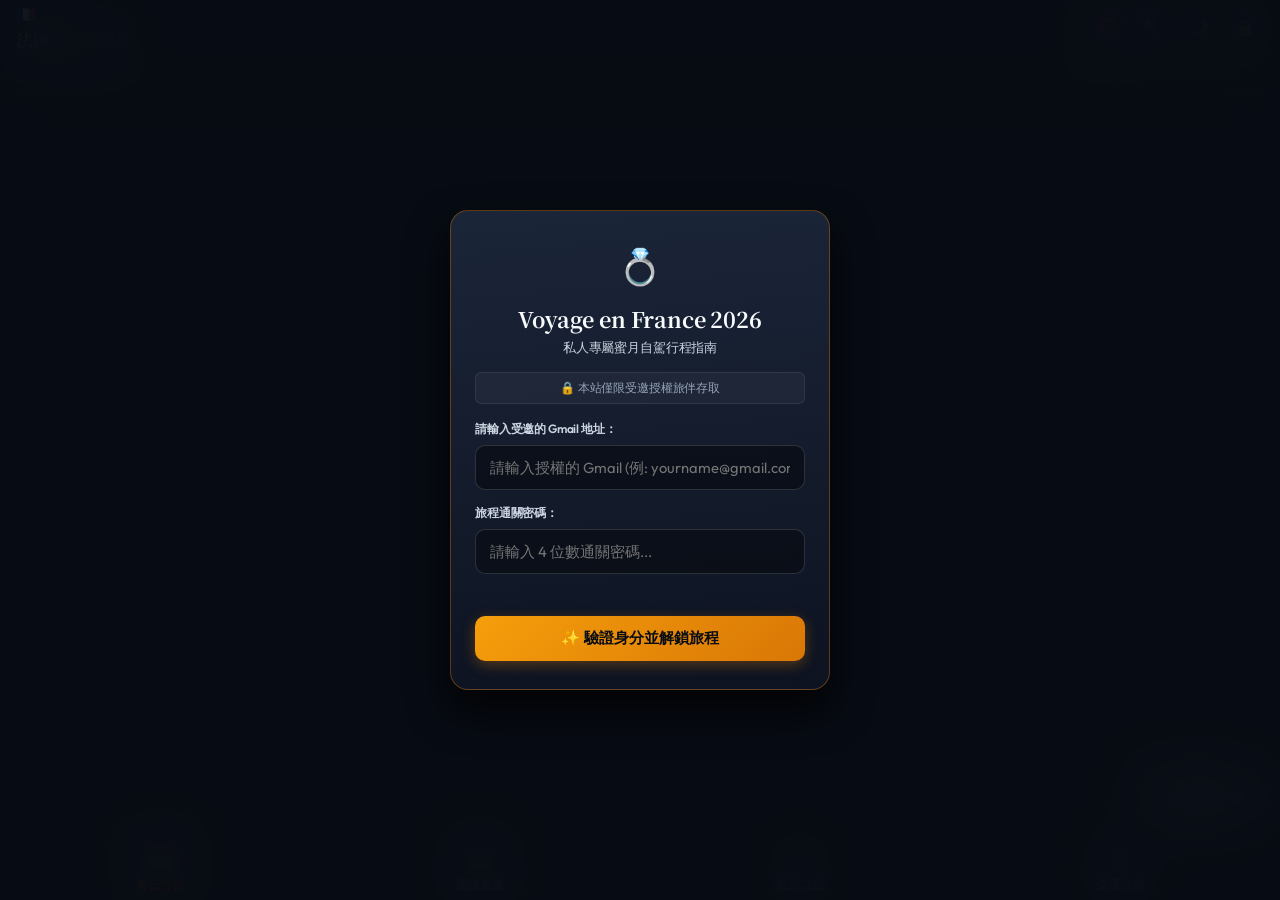
==== commit 6ed50ec4: "feat(packing): 整合發布台南打包大王至線上版，升級手機端相容性與無障礙同步機制 (v20260914_packing_release_v1)" ====
--- a/index.html
+++ b/index.html
@@ -16,7 +16,7 @@
   <link href="https://fonts.googleapis.com/css2?family=Noto+Serif+TC:wght@500;700&family=Outfit:wght@400;500;600;700;800&display=swap" rel="stylesheet">
   
   <!-- 核心樣式 -->
-  <link rel="stylesheet" href="assets/styles/main.css?v=20260913_full_release_v2">
+  <link rel="stylesheet" href="assets/styles/main.css?v=20260914_packing_release_v1">
 </head>
 
 <body>
@@ -28,6 +28,7 @@
       <h1 class="brand-title">法國之旅 2026</h1>
     </div>
     <div class="header-actions">
+      <a href="packing.html" class="btn-icon" id="btnOpenPacking" aria-label="台南打包大王・行李清單" title="台南打包大王・行李清單" style="text-decoration:none;display:flex;align-items:center;justify-content:center;font-size:1.15rem;">🎒</a>
       <span class="user-auth-badge" id="userAuthBadge" title="已授權旅伴">👤</span>
       <button class="btn-icon" id="btnToggleSearch" aria-label="搜尋行程與憑證">🔍</button>
       <button class="btn-icon" id="btnToggleTheme" aria-label="切換深淺模式">🌙</button>
@@ -743,7 +744,7 @@
   <div class="toast-notice" id="toastNotice">✅ 已複製到剪貼簿</div>
 
   <!-- 核心 JavaScript 腳本 -->
-  <script src="js/app.js?v=20260913_full_release_v2"></script>
+  <script src="js/app.js?v=20260914_packing_release_v1"></script>
 </body>
 
 </html>
